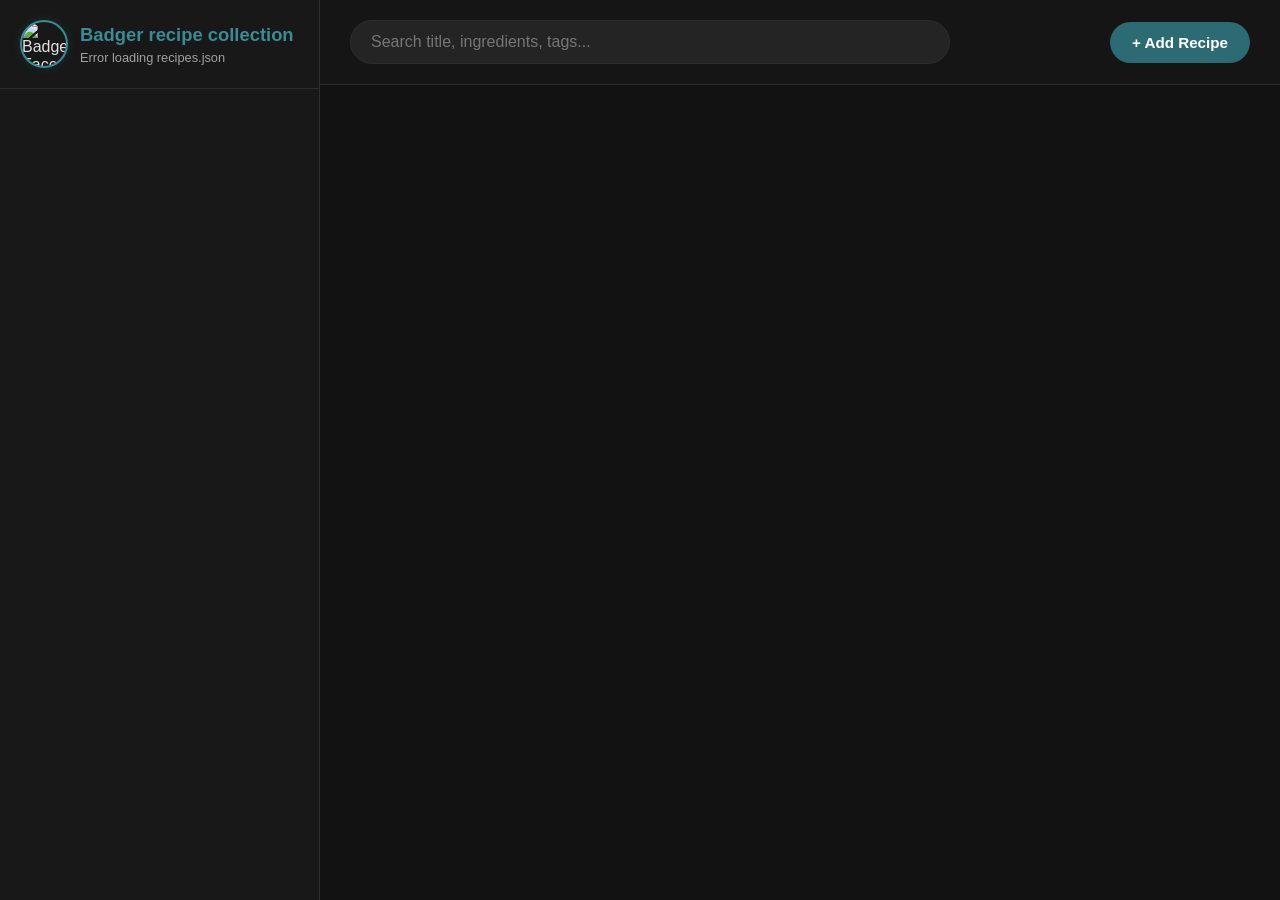
==== index.html @ 55827b32 "Create index.html" ====
<!DOCTYPE html>
<html lang="en">
<head>
  <meta charset="UTF-8">
  <meta name="viewport" content="width=device-width, initial-scale=1.0">
  <title>Badger recipe collection</title>
  <style>
    :root {
      --bg-dark: #121212;
      --card-bg: #1e1e1e;
      --sidebar-bg: #181818;
      --text: #e0e0e0;
      --text-muted: #a0a0a0;
      --border: #2d2d2d;
      
      /* Little Greene Canton Teal Palette */
      --canton-teal: #2C6B74;
      --canton-light: #3B8B97;
      --canton-bright: #43A0AD;
      --canton-glow: rgba(44, 107, 116, 0.25);
    }

    * { box-sizing: border-box; }

    body {
      font-family: -apple-system, BlinkMacSystemFont, "Segoe UI", Roboto, Helvetica, Arial, sans-serif;
      background-color: var(--bg-dark);
      color: var(--text);
      margin: 0;
      padding: 0;
      display: flex;
      height: 100vh;
      overflow: hidden;
    }

    /* Left Navigation Sidebar */
    aside {
      width: 320px;
      background-color: var(--sidebar-bg);
      border-right: 1px solid var(--border);
      display: flex;
      flex-direction: column;
      flex-shrink: 0;
    }

    .sidebar-header {
      padding: 20px;
      border-bottom: 1px solid var(--border);
      display: flex;
      align-items: center;
      gap: 12px;
    }

    .badger-avatar {
      width: 48px;
      height: 48px;
      border-radius: 50%;
      object-fit: cover;
      border: 2px solid var(--canton-light);
      box-shadow: 0 0 10px var(--canton-glow);
    }

    .sidebar-title-group h2 {
      margin: 0 0 4px 0;
      color: var(--canton-light);
      font-size: 1.15rem;
    }

    .sidebar-count {
      color: var(--text-muted);
      font-size: 0.8rem;
    }

    .nav-list {
      overflow-y: auto;
      flex-grow: 1;
      padding: 10px;
    }

    .category-group {
      margin-bottom: 8px;
    }

    .category-btn {
      width: 100%;
      background: #242424;
      color: var(--text);
      border: 1px solid var(--border);
      padding: 12px 15px;
      text-align: left;
      font-size: 0.95rem;
      font-weight: 600;
      border-radius: 6px;
      cursor: pointer;
      display: flex;
      justify-content: space-between;
      align-items: center;
      transition: background 0.2s;
    }

    .category-btn:hover {
      background: #2c2c2c;
      color: var(--canton-light);
    }

    .category-btn .arrow {
      transition: transform 0.2s;
      font-size: 0.8rem;
    }

    .category-btn.open .arrow {
      transform: rotate(90deg);
    }

    .category-recipes {
      display: none;
      list-style: none;
      padding: 5px 0 5px 15px;
      margin: 0;
    }

    .category-recipes li {
      padding: 8px 10px;
      font-size: 0.85rem;
      color: var(--text-muted);
      cursor: pointer;
      border-radius: 4px;
      transition: color 0.2s, background 0.2s;
    }

    .category-recipes li:hover {
      color: var(--canton-light);
      background: rgba(44, 107, 116, 0.15);
    }

    /* Main Workspace */
    main {
      flex-grow: 1;
      display: flex;
      flex-direction: column;
      overflow-y: auto;
    }

    header {
      padding: 20px 30px;
      border-bottom: 1px solid var(--border);
      display: flex;
      align-items: center;
      justify-content: space-between;
      gap: 20px;
      background: #151515;
    }

    .search-box {
      flex-grow: 1;
      max-width: 600px;
      padding: 12px 20px;
      font-size: 16px;
      background: #242424;
      color: var(--text);
      border: 1px solid var(--border);
      border-radius: 25px;
      outline: none;
      transition: border-color 0.2s;
    }

    .search-box:focus {
      border-color: var(--canton-teal);
    }

    .btn-add-primary {
      background: var(--canton-teal);
      color: #ffffff;
      border: none;
      padding: 12px 22px;
      font-size: 0.95rem;
      font-weight: bold;
      border-radius: 25px;
      cursor: pointer;
      transition: background 0.2s, transform 0.1s;
      white-space: nowrap;
    }

    .btn-add-primary:hover {
      background: var(--canton-light);
      transform: translateY(-1px);
    }

    .content-body {
      padding: 30px;
      max-width: 1100px;
      width: 100%;
      margin: 0 auto;
    }

    .recipe-list {
      display: flex;
      flex-direction: column;
      gap: 15px;
    }

    /* Recipe Cards */
    .recipe-card {
      background: var(--card-bg);
      border: 1px solid var(--border);
      border-radius: 8px;
      overflow: hidden;
      transition: border-color 0.2s;
    }

    .recipe-card.open {
      border-color: var(--canton-teal);
      box-shadow: 0 0 15px var(--canton-glow);
    }

    .card-header {
      padding: 18px 25px;
      cursor: pointer;
      display: flex;
      justify-content: space-between;
      align-items: center;
      user-select: none;
      background: #222222;
      gap: 15px;
    }

    .card-header:hover {
      background: #282828;
    }

    .header-left {
      display: flex;
      align-items: center;
      gap: 15px;
      flex-grow: 1;
    }

    .recipe-thumb {
      width: 56px;
      height: 56px;
      border-radius: 6px;
      object-fit: cover;
      border: 1px solid var(--border);
      flex-shrink: 0;
    }

    .title-group {
      display: flex;
      flex-direction: column;
      gap: 4px;
    }

    .recipe-title {
      color: var(--canton-light) !important;
      margin: 0;
      font-size: 1.2rem;
      font-weight: 600;
      transition: color 0.2s;
    }

    .card-header:hover .recipe-title {
      color: var(--canton-bright) !important;
    }

    .card-meta {
      font-size: 0.8rem;
      color: var(--text-muted);
    }

    .tag-badge {
      background: rgba(44, 107, 116, 0.2);
      color: var(--canton-light);
      border: 1px solid var(--canton-teal);
      padding: 3px 8px;
      border-radius: 4px;
      font-size: 0.75rem;
      font-weight: bold;
      align-self: flex-start;
    }

    .expand-icon {
      color: var(--canton-light);
      font-size: 1.2rem;
      transition: transform 0.2s;
    }

    .recipe-card.open .expand-icon {
      transform: rotate(180deg);
    }

    .card-body {
      display: none;
      padding: 20px 25px;
      border-top: 1px solid var(--border);
      background: var(--card-bg);
    }

    .recipe-card.open .card-body {
      display: block;
    }

    .card-body h3 {
      color: var(--canton-light);
      font-size: 1rem;
      border-bottom: 1px solid var(--border);
      padding-bottom: 6px;
      margin-top: 20px;
    }

    .card-body h3:first-child {
      margin-top: 0;
    }

    ul, ol {
      padding-left: 20px;
      line-height: 1.6;
      font-size: 0.95rem;
    }

    li { margin-bottom: 6px; }

    .notes-box {
      background: #171717;
      border-left: 3px solid var(--canton-teal);
      padding: 12px 15px;
      font-size: 0.85rem;
      color: #cccccc;
      margin-top: 20px;
      white-space: pre-line;
    }

    /* Modal Styling */
    .modal {
      display: none;
      position: fixed;
      top: 0; left: 0; right: 0; bottom: 0;
      background: rgba(0,0,0,0.8);
      z-index: 1000;
      align-items: center;
      justify-content: center;
    }

    .modal.open { display: flex; }

    .modal-content {
      background: var(--card-bg);
      border: 1px solid var(--border);
      width: 100%;
      max-width: 600px;
      border-radius: 10px;
      padding: 30px;
      display: flex;
      flex-direction: column;
      gap: 15px;
    }

    .modal-content h2 {
      margin-top: 0;
      color: var(--canton-light);
    }

    .modal-content input, .modal-content textarea, .modal-content select {
      width: 100%;
      background: #242424;
      border: 1px solid var(--border);
      color: var(--text);
      padding: 10px 12px;
      border-radius: 6px;
      font-family: inherit;
    }

    .modal-actions {
      display: flex;
      justify-content: flex-end;
      gap: 10px;
      margin-top: 10px;
    }

    .btn-cancel {
      background: transparent;
      color: var(--text-muted);
      border: 1px solid var(--border);
      padding: 8px 16px;
      border-radius: 6px;
      cursor: pointer;
    }
  </style>
</head>
<body>

  <!-- Left Navigation Accordion -->
  <aside>
    <div class="sidebar-header">
      <img src="https://encrypted-tbn0.gstatic.com/images?q=tbn:ANd9GcTRQZI4IggFotmYhSMmAl55CSIkO2ac-aXnxtUlkXFDdeOqUmTkIJBl1KY&s=10" alt="Badger Face" class="badger-avatar">
      <div class="sidebar-title-group">
        <h2>Badger recipe collection</h2>
        <div class="sidebar-count" id="sidebarCount">Loading database...</div>
      </div>
    </div>
    <div class="nav-list" id="navList"></div>
  </aside>

  <!-- Main Content Workspace -->
  <main>
    <header>
      <input type="text" id="searchInput" class="search-box" placeholder="Search title, ingredients, tags..." onkeyup="filterRecipes()">
      <button class="btn-add-primary" onclick="openModal()">+ Add Recipe</button>
    </header>

    <div class="content-body">
      <div class="recipe-list" id="recipeContainer"></div>
    </div>
  </main>

  <!-- Add Recipe Modal -->
  <div class="modal" id="addModal">
    <div class="modal-content">
      <h2>➕ Add New Recipe</h2>
      <input type="text" id="addTitle" placeholder="Recipe Title">
      <select id="addCategory">
        <option value="Main Course">Main Course</option>
        <option value="Bread">Bread</option>
        <option value="Baking">Baking</option>
        <option value="Dessert">Dessert</option>
        <option value="Sauces & Condiments">Sauces & Condiments</option>
        <option value="Breakfast">Breakfast</option>
        <option value="Side Dish">Side Dish</option>
        <option value="Soup">Soup</option>
        <option value="Snack / Pastry">Snack / Pastry</option>
      </select>
      <input type="text" id="addKeywords" placeholder="Keywords (e.g. lemon, garlic, pasta)">
      <textarea id="addIngredients" rows="4" placeholder="Ingredients (one per line)"></textarea>
      <textarea id="addInstructions" rows="4" placeholder="Instructions (step by step)"></textarea>
      <div class="modal-actions">
        <button class="btn-cancel" onclick="closeModal()">Cancel</button>
        <button class="btn-add-primary" onclick="addNewRecipe()">Save Recipe</button>
      </div>
    </div>
  </div>

  <script>
    let masterRecipes = [];

    async function loadRecipes() {
      try {
        const response = await fetch('./recipes.json');
        masterRecipes = await response.json();
        renderSidebar();
        renderCards(masterRecipes);
      } catch (err) {
        document.getElementById('sidebarCount').innerText = 'Error loading recipes.json';
        console.error(err);
      }
    }

    function renderSidebar() {
      const navList = document.getElementById('navList');
      navList.innerHTML = '';

      const categories = {};
      masterRecipes.forEach(r => {
        const cat = r.category || 'Uncategorized';
        if (!categories[cat]) categories[cat] = [];
        categories[cat].push(r);
      });

      document.getElementById('sidebarCount').innerText = `${masterRecipes.length} Total Recipes`;

      Object.keys(categories).sort().forEach(cat => {
        const group = document.createElement('div');
        group.className = 'category-group';

        const btn = document.createElement('button');
        btn.className = 'category-btn';
        btn.innerHTML = `<span>${cat} (${categories[cat].length})</span><span class="arrow">▶</span>`;
        btn.onclick = () => {
          btn.classList.toggle('open');
          const list = group.querySelector('.category-recipes');
          list.style.display = btn.classList.contains('open') ? 'block' : 'none';
        };

        const list = document.createElement('ul');
        list.className = 'category-recipes';

        categories[cat].forEach(r => {
          const li = document.createElement('li');
          li.innerText = r.title;
          li.onclick = () => scrollToAndOpenRecipe(r.id);
          list.appendChild(li);
        });

        group.appendChild(btn);
        group.appendChild(list);
        navList.appendChild(group);
      });
    }

    function renderCards(recipes) {
      const container = document.getElementById('recipeContainer');
      container.innerHTML = '';

      recipes.forEach(r => {
        const card = document.createElement('article');
        card.className = 'recipe-card';
        card.id = `card-${r.id}`;
        card.setAttribute('data-keywords', `${r.title} ${r.category} ${r.keywords} ${r.ingredients.join(' ')}`);

        let ingrHtml = r.ingredients.map(i => `<li>${i}</li>`).join('');
        let instHtml = r.instructions.map(i => `<li>${i}</li>`).join('');
        let metaHtml = (r.prepTime || r.cookTime || r.servings) ? 
          `⏱️ Prep: ${r.prepTime || 'N/A'} | Cook: ${r.cookTime || 'N/A'} | 🍽️ ${r.servings || ''}` : '';
        let notesHtml = r.notes ? `<div class="notes-box"><strong>Notes:</strong><br>${r.notes}</div>` : '';
        let thumbImg = r.image ? `<img src="${r.image}" alt="${r.title}" class="recipe-thumb">` : '';

        card.innerHTML = `
          <div class="card-header" onclick="toggleCard('${r.id}')">
            <div class="header-left">
              ${thumbImg}
              <div class="title-group">
                <span class="tag-badge">${r.category}</span>
                <h2 class="recipe-title">${r.title}</h2>
                <div class="card-meta">${metaHtml}</div>
              </div>
            </div>
            <span class="expand-icon">▼</span>
          </div>
          <div class="card-body">
            <h3>Ingredients</h3>
            <ul>${ingrHtml}</ul>
            <h3>Instructions</h3>
            <ol>${instHtml}</ol>
            ${notesHtml}
          </div>
        `;
        container.appendChild(card);
      });
    }

    function toggleCard(id) {
      const card = document.getElementById(`card-${id}`);
      if (card) {
        card.classList.toggle('open');
      }
    }

    function scrollToAndOpenRecipe(id) {
      const card = document.getElementById(`card-${id}`);
      if (card) {
        card.classList.add('open');
        card.scrollIntoView({ behavior: 'smooth', block: 'center' });
      }
    }

    function filterRecipes() {
      const q = document.getElementById('searchInput').value.toLowerCase();
      const cards = document.querySelectorAll('.recipe-card');
      cards.forEach(card => {
        const text = card.getAttribute('data-keywords').toLowerCase() + card.innerText.toLowerCase();
        card.style.display = text.includes(q) ? 'block' : 'none';
      });
    }

    function openModal() {
      document.getElementById('addModal').classList.add('open');
    }

    function closeModal() {
      document.getElementById('addModal').classList.remove('open');
    }

    function addNewRecipe() {
      const title = document.getElementById('addTitle').value;
      const category = document.getElementById('addCategory').value;
      const keywords = document.getElementById('addKeywords').value;
      const ingredients = document.getElementById('addIngredients').value.split('\n').filter(i => i.trim());
      const instructions = document.getElementById('addInstructions').value.split('\n').filter(i => i.trim());

      if (!title) {
        alert('Please enter a recipe title.');
        return;
      }

      const newRecipe = {
        id: 'custom_' + Date.now(),
        title, category, keywords, ingredients, instructions, notes: '', needsReview: false,
        image: 'https://images.unsplash.com/photo-1495521821757-a1efb6729352?w=150&auto=format&fit=crop&q=80'
      };

      masterRecipes.unshift(newRecipe);
      renderSidebar();
      renderCards(masterRecipes);
      closeModal();
      scrollToAndOpenRecipe(newRecipe.id);
    }

    window.onload = loadRecipes;
  </script>
</body>
</html>
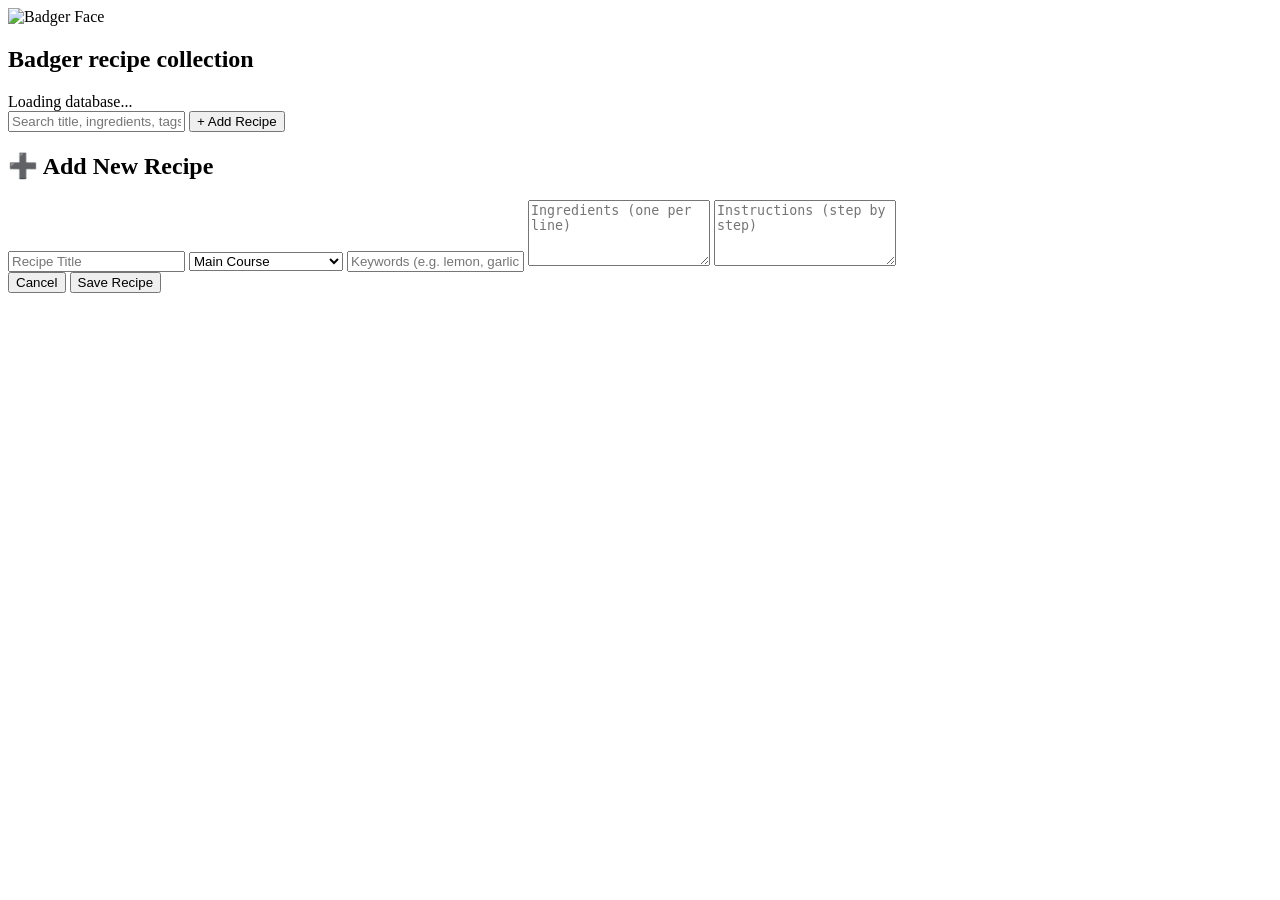
==== commit be6d84ec: "Split out css and js" ====
--- a/index.html
+++ b/index.html
@@ -4,387 +4,7 @@
   <meta charset="UTF-8">
   <meta name="viewport" content="width=device-width, initial-scale=1.0">
   <title>Badger recipe collection</title>
-  <style>
-    :root {
-      --bg-dark: #121212;
-      --card-bg: #1e1e1e;
-      --sidebar-bg: #181818;
-      --text: #e0e0e0;
-      --text-muted: #a0a0a0;
-      --border: #2d2d2d;
-      
-      /* Little Greene Canton Teal Palette */
-      --canton-teal: #2C6B74;
-      --canton-light: #3B8B97;
-      --canton-bright: #43A0AD;
-      --canton-glow: rgba(44, 107, 116, 0.25);
-    }
-
-    * { box-sizing: border-box; }
-
-    body {
-      font-family: -apple-system, BlinkMacSystemFont, "Segoe UI", Roboto, Helvetica, Arial, sans-serif;
-      background-color: var(--bg-dark);
-      color: var(--text);
-      margin: 0;
-      padding: 0;
-      display: flex;
-      height: 100vh;
-      overflow: hidden;
-    }
-
-    /* Left Navigation Sidebar */
-    aside {
-      width: 320px;
-      background-color: var(--sidebar-bg);
-      border-right: 1px solid var(--border);
-      display: flex;
-      flex-direction: column;
-      flex-shrink: 0;
-    }
-
-    .sidebar-header {
-      padding: 20px;
-      border-bottom: 1px solid var(--border);
-      display: flex;
-      align-items: center;
-      gap: 12px;
-    }
-
-    .badger-avatar {
-      width: 48px;
-      height: 48px;
-      border-radius: 50%;
-      object-fit: cover;
-      border: 2px solid var(--canton-light);
-      box-shadow: 0 0 10px var(--canton-glow);
-    }
-
-    .sidebar-title-group h2 {
-      margin: 0 0 4px 0;
-      color: var(--canton-light);
-      font-size: 1.15rem;
-    }
-
-    .sidebar-count {
-      color: var(--text-muted);
-      font-size: 0.8rem;
-    }
-
-    .nav-list {
-      overflow-y: auto;
-      flex-grow: 1;
-      padding: 10px;
-    }
-
-    .category-group {
-      margin-bottom: 8px;
-    }
-
-    .category-btn {
-      width: 100%;
-      background: #242424;
-      color: var(--text);
-      border: 1px solid var(--border);
-      padding: 12px 15px;
-      text-align: left;
-      font-size: 0.95rem;
-      font-weight: 600;
-      border-radius: 6px;
-      cursor: pointer;
-      display: flex;
-      justify-content: space-between;
-      align-items: center;
-      transition: background 0.2s;
-    }
-
-    .category-btn:hover {
-      background: #2c2c2c;
-      color: var(--canton-light);
-    }
-
-    .category-btn .arrow {
-      transition: transform 0.2s;
-      font-size: 0.8rem;
-    }
-
-    .category-btn.open .arrow {
-      transform: rotate(90deg);
-    }
-
-    .category-recipes {
-      display: none;
-      list-style: none;
-      padding: 5px 0 5px 15px;
-      margin: 0;
-    }
-
-    .category-recipes li {
-      padding: 8px 10px;
-      font-size: 0.85rem;
-      color: var(--text-muted);
-      cursor: pointer;
-      border-radius: 4px;
-      transition: color 0.2s, background 0.2s;
-    }
-
-    .category-recipes li:hover {
-      color: var(--canton-light);
-      background: rgba(44, 107, 116, 0.15);
-    }
-
-    /* Main Workspace */
-    main {
-      flex-grow: 1;
-      display: flex;
-      flex-direction: column;
-      overflow-y: auto;
-    }
-
-    header {
-      padding: 20px 30px;
-      border-bottom: 1px solid var(--border);
-      display: flex;
-      align-items: center;
-      justify-content: space-between;
-      gap: 20px;
-      background: #151515;
-    }
-
-    .search-box {
-      flex-grow: 1;
-      max-width: 600px;
-      padding: 12px 20px;
-      font-size: 16px;
-      background: #242424;
-      color: var(--text);
-      border: 1px solid var(--border);
-      border-radius: 25px;
-      outline: none;
-      transition: border-color 0.2s;
-    }
-
-    .search-box:focus {
-      border-color: var(--canton-teal);
-    }
-
-    .btn-add-primary {
-      background: var(--canton-teal);
-      color: #ffffff;
-      border: none;
-      padding: 12px 22px;
-      font-size: 0.95rem;
-      font-weight: bold;
-      border-radius: 25px;
-      cursor: pointer;
-      transition: background 0.2s, transform 0.1s;
-      white-space: nowrap;
-    }
-
-    .btn-add-primary:hover {
-      background: var(--canton-light);
-      transform: translateY(-1px);
-    }
-
-    .content-body {
-      padding: 30px;
-      max-width: 1100px;
-      width: 100%;
-      margin: 0 auto;
-    }
-
-    .recipe-list {
-      display: flex;
-      flex-direction: column;
-      gap: 15px;
-    }
-
-    /* Recipe Cards */
-    .recipe-card {
-      background: var(--card-bg);
-      border: 1px solid var(--border);
-      border-radius: 8px;
-      overflow: hidden;
-      transition: border-color 0.2s;
-    }
-
-    .recipe-card.open {
-      border-color: var(--canton-teal);
-      box-shadow: 0 0 15px var(--canton-glow);
-    }
-
-    .card-header {
-      padding: 18px 25px;
-      cursor: pointer;
-      display: flex;
-      justify-content: space-between;
-      align-items: center;
-      user-select: none;
-      background: #222222;
-      gap: 15px;
-    }
-
-    .card-header:hover {
-      background: #282828;
-    }
-
-    .header-left {
-      display: flex;
-      align-items: center;
-      gap: 15px;
-      flex-grow: 1;
-    }
-
-    .recipe-thumb {
-      width: 56px;
-      height: 56px;
-      border-radius: 6px;
-      object-fit: cover;
-      border: 1px solid var(--border);
-      flex-shrink: 0;
-    }
-
-    .title-group {
-      display: flex;
-      flex-direction: column;
-      gap: 4px;
-    }
-
-    .recipe-title {
-      color: var(--canton-light) !important;
-      margin: 0;
-      font-size: 1.2rem;
-      font-weight: 600;
-      transition: color 0.2s;
-    }
-
-    .card-header:hover .recipe-title {
-      color: var(--canton-bright) !important;
-    }
-
-    .card-meta {
-      font-size: 0.8rem;
-      color: var(--text-muted);
-    }
-
-    .tag-badge {
-      background: rgba(44, 107, 116, 0.2);
-      color: var(--canton-light);
-      border: 1px solid var(--canton-teal);
-      padding: 3px 8px;
-      border-radius: 4px;
-      font-size: 0.75rem;
-      font-weight: bold;
-      align-self: flex-start;
-    }
-
-    .expand-icon {
-      color: var(--canton-light);
-      font-size: 1.2rem;
-      transition: transform 0.2s;
-    }
-
-    .recipe-card.open .expand-icon {
-      transform: rotate(180deg);
-    }
-
-    .card-body {
-      display: none;
-      padding: 20px 25px;
-      border-top: 1px solid var(--border);
-      background: var(--card-bg);
-    }
-
-    .recipe-card.open .card-body {
-      display: block;
-    }
-
-    .card-body h3 {
-      color: var(--canton-light);
-      font-size: 1rem;
-      border-bottom: 1px solid var(--border);
-      padding-bottom: 6px;
-      margin-top: 20px;
-    }
-
-    .card-body h3:first-child {
-      margin-top: 0;
-    }
-
-    ul, ol {
-      padding-left: 20px;
-      line-height: 1.6;
-      font-size: 0.95rem;
-    }
-
-    li { margin-bottom: 6px; }
-
-    .notes-box {
-      background: #171717;
-      border-left: 3px solid var(--canton-teal);
-      padding: 12px 15px;
-      font-size: 0.85rem;
-      color: #cccccc;
-      margin-top: 20px;
-      white-space: pre-line;
-    }
-
-    /* Modal Styling */
-    .modal {
-      display: none;
-      position: fixed;
-      top: 0; left: 0; right: 0; bottom: 0;
-      background: rgba(0,0,0,0.8);
-      z-index: 1000;
-      align-items: center;
-      justify-content: center;
-    }
-
-    .modal.open { display: flex; }
-
-    .modal-content {
-      background: var(--card-bg);
-      border: 1px solid var(--border);
-      width: 100%;
-      max-width: 600px;
-      border-radius: 10px;
-      padding: 30px;
-      display: flex;
-      flex-direction: column;
-      gap: 15px;
-    }
-
-    .modal-content h2 {
-      margin-top: 0;
-      color: var(--canton-light);
-    }
-
-    .modal-content input, .modal-content textarea, .modal-content select {
-      width: 100%;
-      background: #242424;
-      border: 1px solid var(--border);
-      color: var(--text);
-      padding: 10px 12px;
-      border-radius: 6px;
-      font-family: inherit;
-    }
-
-    .modal-actions {
-      display: flex;
-      justify-content: flex-end;
-      gap: 10px;
-      margin-top: 10px;
-    }
-
-    .btn-cancel {
-      background: transparent;
-      color: var(--text-muted);
-      border: 1px solid var(--border);
-      padding: 8px 16px;
-      border-radius: 6px;
-      cursor: pointer;
-    }
-  </style>
+  <link rel="stylesheet" href="styles.css">
 </head>
 <body>
 
@@ -438,162 +58,6 @@
     </div>
   </div>
 
-  <script>
-    let masterRecipes = [];
-
-    async function loadRecipes() {
-      try {
-        const response = await fetch('./recipes.json');
-        masterRecipes = await response.json();
-        renderSidebar();
-        renderCards(masterRecipes);
-      } catch (err) {
-        document.getElementById('sidebarCount').innerText = 'Error loading recipes.json';
-        console.error(err);
-      }
-    }
-
-    function renderSidebar() {
-      const navList = document.getElementById('navList');
-      navList.innerHTML = '';
-
-      const categories = {};
-      masterRecipes.forEach(r => {
-        const cat = r.category || 'Uncategorized';
-        if (!categories[cat]) categories[cat] = [];
-        categories[cat].push(r);
-      });
-
-      document.getElementById('sidebarCount').innerText = `${masterRecipes.length} Total Recipes`;
-
-      Object.keys(categories).sort().forEach(cat => {
-        const group = document.createElement('div');
-        group.className = 'category-group';
-
-        const btn = document.createElement('button');
-        btn.className = 'category-btn';
-        btn.innerHTML = `<span>${cat} (${categories[cat].length})</span><span class="arrow">▶</span>`;
-        btn.onclick = () => {
-          btn.classList.toggle('open');
-          const list = group.querySelector('.category-recipes');
-          list.style.display = btn.classList.contains('open') ? 'block' : 'none';
-        };
-
-        const list = document.createElement('ul');
-        list.className = 'category-recipes';
-
-        categories[cat].forEach(r => {
-          const li = document.createElement('li');
-          li.innerText = r.title;
-          li.onclick = () => scrollToAndOpenRecipe(r.id);
-          list.appendChild(li);
-        });
-
-        group.appendChild(btn);
-        group.appendChild(list);
-        navList.appendChild(group);
-      });
-    }
-
-    function renderCards(recipes) {
-      const container = document.getElementById('recipeContainer');
-      container.innerHTML = '';
-
-      recipes.forEach(r => {
-        const card = document.createElement('article');
-        card.className = 'recipe-card';
-        card.id = `card-${r.id}`;
-        card.setAttribute('data-keywords', `${r.title} ${r.category} ${r.keywords} ${r.ingredients.join(' ')}`);
-
-        let ingrHtml = r.ingredients.map(i => `<li>${i}</li>`).join('');
-        let instHtml = r.instructions.map(i => `<li>${i}</li>`).join('');
-        let metaHtml = (r.prepTime || r.cookTime || r.servings) ? 
-          `⏱️ Prep: ${r.prepTime || 'N/A'} | Cook: ${r.cookTime || 'N/A'} | 🍽️ ${r.servings || ''}` : '';
-        let notesHtml = r.notes ? `<div class="notes-box"><strong>Notes:</strong><br>${r.notes}</div>` : '';
-        let thumbImg = r.image ? `<img src="${r.image}" alt="${r.title}" class="recipe-thumb">` : '';
-
-        card.innerHTML = `
-          <div class="card-header" onclick="toggleCard('${r.id}')">
-            <div class="header-left">
-              ${thumbImg}
-              <div class="title-group">
-                <span class="tag-badge">${r.category}</span>
-                <h2 class="recipe-title">${r.title}</h2>
-                <div class="card-meta">${metaHtml}</div>
-              </div>
-            </div>
-            <span class="expand-icon">▼</span>
-          </div>
-          <div class="card-body">
-            <h3>Ingredients</h3>
-            <ul>${ingrHtml}</ul>
-            <h3>Instructions</h3>
-            <ol>${instHtml}</ol>
-            ${notesHtml}
-          </div>
-        `;
-        container.appendChild(card);
-      });
-    }
-
-    function toggleCard(id) {
-      const card = document.getElementById(`card-${id}`);
-      if (card) {
-        card.classList.toggle('open');
-      }
-    }
-
-    function scrollToAndOpenRecipe(id) {
-      const card = document.getElementById(`card-${id}`);
-      if (card) {
-        card.classList.add('open');
-        card.scrollIntoView({ behavior: 'smooth', block: 'center' });
-      }
-    }
-
-    function filterRecipes() {
-      const q = document.getElementById('searchInput').value.toLowerCase();
-      const cards = document.querySelectorAll('.recipe-card');
-      cards.forEach(card => {
-        const text = card.getAttribute('data-keywords').toLowerCase() + card.innerText.toLowerCase();
-        card.style.display = text.includes(q) ? 'block' : 'none';
-      });
-    }
-
-    function openModal() {
-      document.getElementById('addModal').classList.add('open');
-    }
-
-    function closeModal() {
-      document.getElementById('addModal').classList.remove('open');
-    }
-
-    function addNewRecipe() {
-      const title = document.getElementById('addTitle').value;
-      const category = document.getElementById('addCategory').value;
-      const keywords = document.getElementById('addKeywords').value;
-      const ingredients = document.getElementById('addIngredients').value.split('\n').filter(i => i.trim());
-      const instructions = document.getElementById('addInstructions').value.split('\n').filter(i => i.trim());
-
-      if (!title) {
-        alert('Please enter a recipe title.');
-        return;
-      }
-
-      const newRecipe = {
-        id: 'custom_' + Date.now(),
-        title, category, keywords, ingredients, instructions, notes: '', needsReview: false,
-        image: 'https://images.unsplash.com/photo-1495521821757-a1efb6729352?w=150&auto=format&fit=crop&q=80'
-      };
-
-      masterRecipes.unshift(newRecipe);
-      renderSidebar();
-      renderCards(masterRecipes);
-      closeModal();
-      scrollToAndOpenRecipe(newRecipe.id);
-    }
-
-    window.onload = loadRecipes;
-  </script>
+  <script src="app.js"></script>
 </body>
 </html>
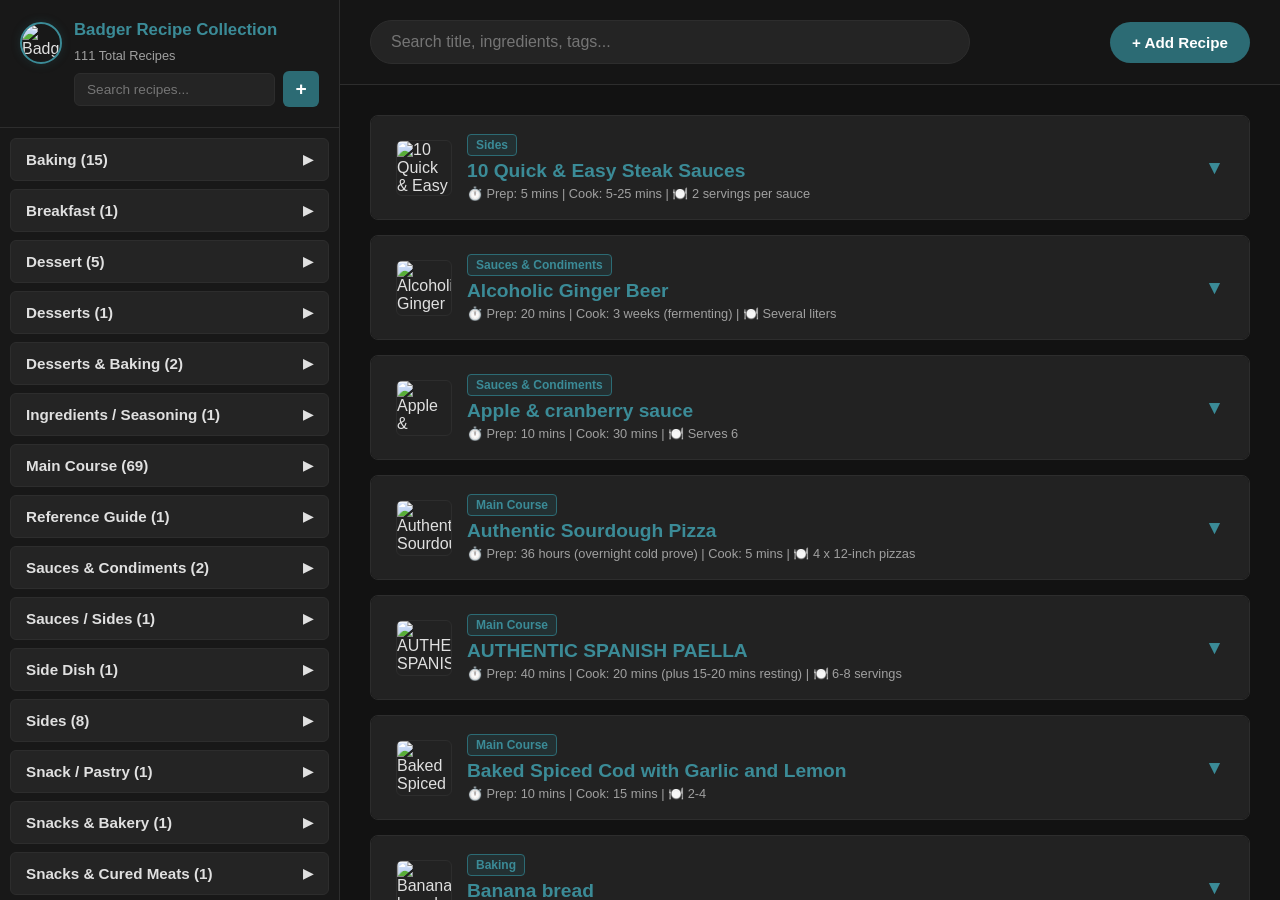
==== commit 9f4c17c2: "Further refinements" ====
--- a/index.html
+++ b/index.html
@@ -8,13 +8,17 @@
 </head>
 <body>
 
-  <!-- Left Navigation Accordion -->
+  <!-- Left Navigation Accordion / Sidebar -->
   <aside>
     <div class="sidebar-header">
       <img src="https://encrypted-tbn0.gstatic.com/images?q=tbn:ANd9GcTRQZI4IggFotmYhSMmAl55CSIkO2ac-aXnxtUlkXFDdeOqUmTkIJBl1KY&s=10" alt="Badger Face" class="badger-avatar">
       <div class="sidebar-title-group">
-        <h2>Badger recipe collection</h2>
-        <div class="sidebar-count" id="sidebarCount">Loading database...</div>
+        <h2>Badger Recipe Collection</h2>
+        <span class="sidebar-count" id="sidebarCount">Loading recipes...</span>
+        <div class="search-action-bar">
+          <input type="text" id="search-bar" placeholder="Search recipes..." aria-label="Search recipes">
+          <button id="add-recipe-btn" aria-label="Add recipe" onclick="openModal()">+</button>
+        </div>
       </div>
     </div>
     <div class="nav-list" id="navList"></div>
@@ -22,7 +26,7 @@
 
   <!-- Main Content Workspace -->
   <main>
-    <header>
+    <header class="main-top-header">
       <input type="text" id="searchInput" class="search-box" placeholder="Search title, ingredients, tags..." onkeyup="filterRecipes()">
       <button class="btn-add-primary" onclick="openModal()">+ Add Recipe</button>
     </header>
--- a/styles.css
+++ b/styles.css
@@ -0,0 +1,548 @@
+:root {
+  --bg-dark: #121212;
+  --card-bg: #1e1e1e;
+  --sidebar-bg: #181818;
+  --text: #e0e0e0;
+  --text-muted: #a0a0a0;
+  --border: #2d2d2d;
+  
+  /* Little Greene Canton Teal Palette */
+  --canton-teal: #2C6B74;
+  --canton-light: #3B8B97;
+  --canton-bright: #43A0AD;
+  --canton-glow: rgba(44, 107, 116, 0.25);
+}
+
+* { 
+  box-sizing: border-box; 
+}
+
+body {
+  font-family: -apple-system, BlinkMacSystemFont, "Segoe UI", Roboto, Helvetica, Arial, sans-serif;
+  background-color: var(--bg-dark);
+  color: var(--text);
+  margin: 0;
+  padding: 0;
+  display: flex;
+  height: 100vh;
+  overflow: hidden;
+}
+
+/* Left Navigation Sidebar */
+aside {
+  width: 340px;
+  background-color: var(--sidebar-bg);
+  border-right: 1px solid var(--border);
+  display: flex;
+  flex-direction: column;
+  flex-shrink: 0;
+}
+
+.sidebar-header {
+  padding: 20px;
+  border-bottom: 1px solid var(--border);
+  display: flex;
+  align-items: flex-start;
+  gap: 12px;
+}
+
+.badger-avatar {
+  width: 42px;
+  height: 42px;
+  border-radius: 50%;
+  object-fit: cover;
+  border: 2px solid var(--canton-light);
+  box-shadow: 0 0 10px var(--canton-glow);
+  flex-shrink: 0;
+  margin-top: 2px;
+}
+
+.sidebar-title-group {
+  display: flex;
+  flex-direction: column;
+  gap: 8px;
+  flex-grow: 1;
+}
+
+.sidebar-title-group h2 {
+  margin: 0;
+  color: var(--canton-light);
+  font-size: 1.05rem;
+  line-height: 1.2;
+}
+
+/* Search Action Bar under the title */
+.search-action-bar {
+  display: flex;
+  align-items: center;
+  gap: 8px;
+  width: 100%;
+}
+
+#search-bar {
+  flex: 1;
+  background: #242424;
+  border: 1px solid var(--border);
+  color: var(--text);
+  padding: 8px 12px;
+  font-size: 0.85rem;
+  border-radius: 6px;
+  outline: none;
+  transition: border-color 0.2s;
+}
+
+#search-bar:focus {
+  border-color: var(--canton-teal);
+}
+
+#add-recipe-btn {
+  background: var(--canton-teal);
+  color: #ffffff;
+  border: none;
+  width: 36px;
+  height: 36px;
+  font-size: 1.2rem;
+  font-weight: bold;
+  border-radius: 6px;
+  cursor: pointer;
+  display: flex;
+  align-items: center;
+  justify-content: center;
+  flex-shrink: 0;
+  transition: background 0.2s, transform 0.1s;
+}
+
+#add-recipe-btn:hover {
+  background: var(--canton-light);
+  transform: translateY(-1px);
+}
+
+.sidebar-count {
+  color: var(--text-muted);
+  font-size: 0.8rem;
+}
+
+.nav-list {
+  overflow-y: auto;
+  flex-grow: 1;
+  padding: 10px;
+}
+
+.category-group {
+  margin-bottom: 8px;
+}
+
+.category-btn {
+  width: 100%;
+  background: #242424;
+  color: var(--text);
+  border: 1px solid var(--border);
+  padding: 12px 15px;
+  text-align: left;
+  font-size: 0.95rem;
+  font-weight: 600;
+  border-radius: 6px;
+  cursor: pointer;
+  display: flex;
+  justify-content: space-between;
+  align-items: center;
+  transition: background 0.2s;
+}
+
+.category-btn:hover {
+  background: #2c2c2c;
+  color: var(--canton-light);
+}
+
+.category-btn .arrow {
+  transition: transform 0.2s;
+  font-size: 0.8rem;
+}
+
+.category-btn.open .arrow {
+  transform: rotate(90deg);
+}
+
+.category-recipes {
+  display: none;
+  list-style: none;
+  padding: 5px 0 5px 15px;
+  margin: 0;
+}
+
+.category-recipes li {
+  padding: 8px 10px;
+  font-size: 0.85rem;
+  color: var(--text-muted);
+  cursor: pointer;
+  border-radius: 4px;
+  transition: color 0.2s, background 0.2s;
+}
+
+.category-recipes li:hover {
+  color: var(--canton-light);
+  background: rgba(44, 107, 116, 0.15);
+}
+
+/* Main Workspace */
+main {
+  flex-grow: 1;
+  display: flex;
+  flex-direction: column;
+  overflow-y: auto;
+}
+
+.main-top-header {
+  padding: 20px 30px;
+  border-bottom: 1px solid var(--border);
+  display: flex;
+  align-items: center;
+  justify-content: space-between;
+  gap: 20px;
+  background: #151515;
+}
+
+.search-box {
+  flex-grow: 1;
+  max-width: 600px;
+  padding: 12px 20px;
+  font-size: 16px;
+  background: #242424;
+  color: var(--text);
+  border: 1px solid var(--border);
+  border-radius: 25px;
+  outline: none;
+  transition: border-color 0.2s;
+}
+
+.search-box:focus {
+  border-color: var(--canton-teal);
+}
+
+.btn-add-primary {
+  background: var(--canton-teal);
+  color: #ffffff;
+  border: none;
+  padding: 12px 22px;
+  font-size: 0.95rem;
+  font-weight: bold;
+  border-radius: 25px;
+  cursor: pointer;
+  transition: background 0.2s, transform 0.1s;
+  white-space: nowrap;
+}
+
+.btn-add-primary:hover {
+  background: var(--canton-light);
+  transform: translateY(-1px);
+}
+
+.content-body {
+  padding: 30px;
+  max-width: 1100px;
+  width: 100%;
+  margin: 0 auto;
+}
+
+.recipe-list {
+  display: flex;
+  flex-direction: column;
+  gap: 15px;
+}
+
+/* Recipe Cards */
+.recipe-card {
+  background: var(--card-bg);
+  border: 1px solid var(--border);
+  border-radius: 8px;
+  overflow: hidden;
+  transition: border-color 0.2s;
+}
+
+.recipe-card.open {
+  border-color: var(--canton-teal);
+  box-shadow: 0 0 15px var(--canton-glow);
+}
+
+.card-header {
+  padding: 18px 25px;
+  cursor: pointer;
+  display: flex;
+  justify-content: space-between;
+  align-items: center;
+  user-select: none;
+  background: #222222;
+  gap: 15px;
+}
+
+.card-header:hover {
+  background: #282828;
+}
+
+.header-left {
+  display: flex;
+  align-items: center;
+  gap: 15px;
+  flex-grow: 1;
+}
+
+.recipe-thumb {
+  width: 56px;
+  height: 56px;
+  border-radius: 6px;
+  object-fit: cover;
+  border: 1px solid var(--border);
+  flex-shrink: 0;
+}
+
+.title-group {
+  display: flex;
+  flex-direction: column;
+  gap: 4px;
+}
+
+.recipe-title {
+  color: var(--canton-light) !important;
+  margin: 0;
+  font-size: 1.2rem;
+  font-weight: 600;
+  transition: color 0.2s;
+}
+
+.card-header:hover .recipe-title {
+  color: var(--canton-bright) !important;
+}
+
+.card-meta {
+  font-size: 0.8rem;
+  color: var(--text-muted);
+}
+
+.tag-badge {
+  background: rgba(44, 107, 116, 0.2);
+  color: var(--canton-light);
+  border: 1px solid var(--canton-teal);
+  padding: 3px 8px;
+  border-radius: 4px;
+  font-size: 0.75rem;
+  font-weight: bold;
+  align-self: flex-start;
+}
+
+.expand-icon {
+  color: var(--canton-light);
+  font-size: 1.2rem;
+  transition: transform 0.2s;
+}
+
+.recipe-card.open .expand-icon {
+  transform: rotate(180deg);
+}
+
+.card-body {
+  display: none;
+  padding: 20px 25px;
+  border-top: 1px solid var(--border);
+  background: var(--card-bg);
+}
+
+.recipe-card.open .card-body {
+  display: block;
+}
+
+.card-body h3 {
+  color: var(--canton-light);
+  font-size: 1rem;
+  border-bottom: 1px solid var(--border);
+  padding-bottom: 6px;
+  margin-top: 20px;
+}
+
+.card-body h3:first-child {
+  margin-top: 0;
+}
+
+ul, ol {
+  padding-left: 20px;
+  line-height: 1.6;
+  font-size: 0.95rem;
+}
+
+li { 
+  margin-bottom: 6px; 
+}
+
+.notes-box {
+  background: #171717;
+  border-left: 3px solid var(--canton-teal);
+  padding: 12px 15px;
+  font-size: 0.85rem;
+  color: #cccccc;
+  margin-top: 20px;
+  white-space: pre-line;
+}
+
+/* Reference Guide Metadata Sections */
+.reference-meta-section {
+  margin: 1.25rem 0;
+  background: #161616;
+  border: 1px solid var(--border);
+  border-radius: 6px;
+  padding: 12px 18px;
+}
+
+.reference-meta-section h3 {
+  margin-top: 0 !important;
+  margin-bottom: 8px !important;
+  border-bottom: none !important;
+  font-size: 0.95rem !important;
+}
+
+.reference-meta-section ul {
+  margin: 0;
+  padding-left: 18px;
+}
+
+/* Modal Styling */
+.modal {
+  display: none;
+  position: fixed;
+  top: 0; left: 0; right: 0; bottom: 0;
+  background: rgba(0,0,0,0.8);
+  z-index: 1000;
+  align-items: center;
+  justify-content: center;
+  padding: 15px;
+}
+
+.modal.open { 
+  display: flex; 
+}
+
+.modal-content {
+  background: var(--card-bg);
+  border: 1px solid var(--border);
+  width: 100%;
+  max-width: 600px;
+  border-radius: 10px;
+  padding: 25px;
+  display: flex;
+  flex-direction: column;
+  gap: 12px;
+  max-height: 90vh;
+  overflow-y: auto;
+}
+
+.modal-content h2 {
+  margin-top: 0;
+  color: var(--canton-light);
+}
+
+.modal-content input, .modal-content textarea, .modal-content select {
+  width: 100%;
+  background: #242424;
+  border: 1px solid var(--border);
+  color: var(--text);
+  padding: 10px 12px;
+  border-radius: 6px;
+  font-family: inherit;
+}
+
+.modal-actions {
+  display: flex;
+  justify-content: flex-end;
+  gap: 10px;
+  margin-top: 10px;
+}
+
+.btn-cancel {
+  background: transparent;
+  color: var(--text-muted);
+  border: 1px solid var(--border);
+  padding: 8px 16px;
+  border-radius: 6px;
+  cursor: pointer;
+}
+
+.temperature-chart-container {
+  margin: 1.5rem 0;
+  overflow-x: auto;
+}
+
+.temp-table {
+  width: 100%;
+  border-collapse: collapse;
+  margin-top: 0.5rem;
+  font-size: 0.9rem;
+}
+
+.temp-table th,
+.temp-table td {
+  border: 1px solid var(--border);
+  padding: 8px 12px;
+  text-align: left;
+}
+
+.temp-table th {
+  background-color: #242424;
+  color: var(--canton-light);
+  font-weight: 600;
+}
+
+.tag-reference_guide {
+  background-color: rgba(44, 107, 116, 0.2);
+  color: var(--canton-light);
+  border: 1px solid var(--canton-teal);
+  padding: 3px 8px;
+  border-radius: 4px;
+  font-size: 0.75rem;
+  font-weight: bold;
+}
+
+/* ==========================================
+   Mobile Responsiveness Media Queries
+   ========================================== */
+@media (max-width: 768px) {
+  body {
+    flex-direction: column;
+    height: 100vh;
+    overflow: auto;
+  }
+
+  aside {
+    width: 100%;
+    height: auto;
+    max-height: 40vh;
+    border-right: none;
+    border-bottom: 1px solid var(--border);
+  }
+
+  main {
+    height: auto;
+    overflow-y: visible;
+  }
+
+  .main-top-header {
+    padding: 15px;
+    flex-direction: column;
+    gap: 10px;
+  }
+
+  .search-box {
+    max-width: 100%;
+    width: 100%;
+  }
+
+  .btn-add-primary {
+    width: 100%;
+    text-align: center;
+  }
+
+  .content-body {
+    padding: 15px;
+  }
+
+  .card-header {
+    padding: 14px 16px;
+  }
+}
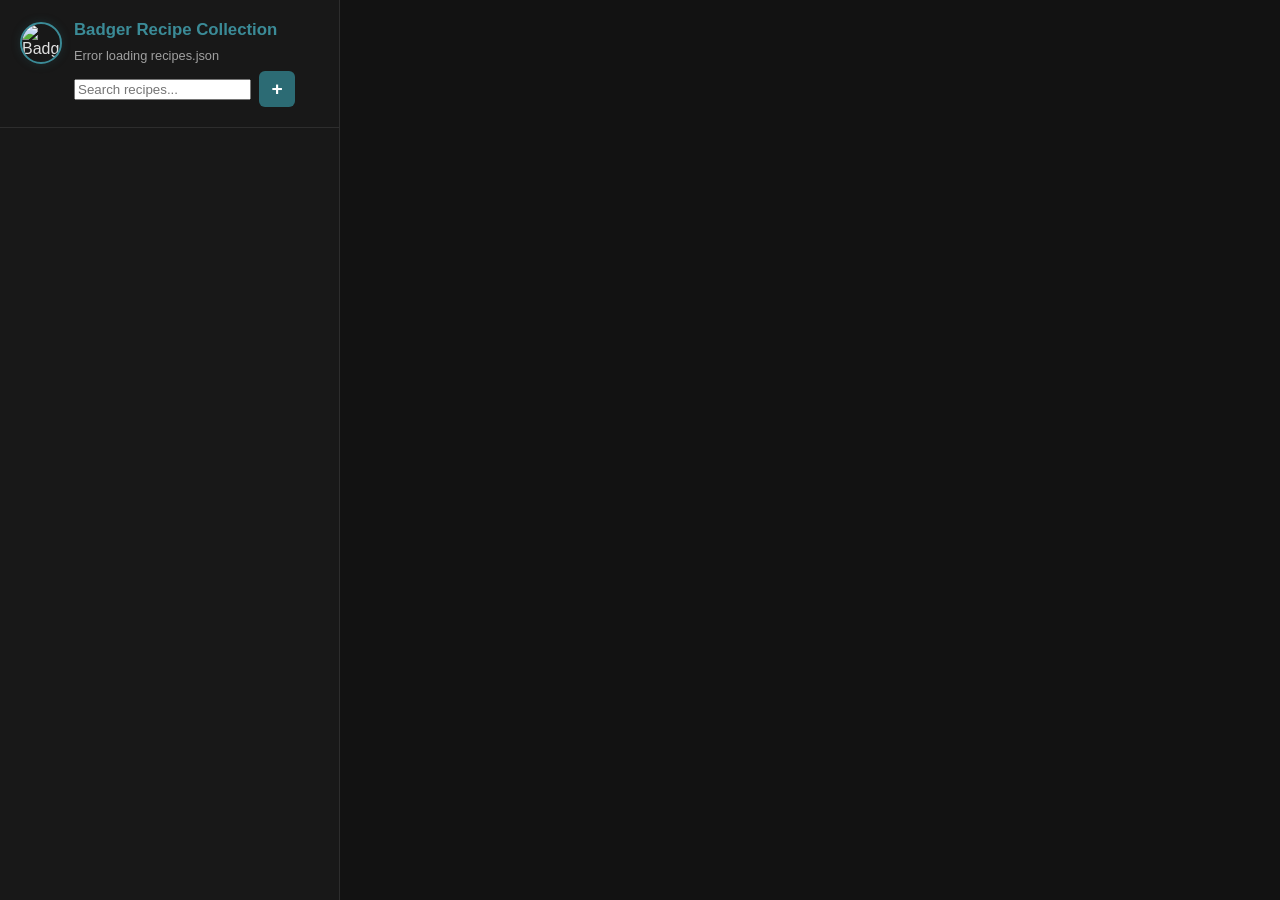
==== commit 9838211a: "Navigation fixes" ====
--- a/index.html
+++ b/index.html
@@ -16,7 +16,7 @@
         <h2>Badger Recipe Collection</h2>
         <span class="sidebar-count" id="sidebarCount">Loading recipes...</span>
         <div class="search-action-bar">
-          <input type="text" id="search-bar" placeholder="Search recipes..." aria-label="Search recipes">
+          <input type="text" id="searchInput" placeholder="Search recipes..." aria-label="Search recipes" oninput="filterRecipes()">
           <button id="add-recipe-btn" aria-label="Add recipe" onclick="openModal()">+</button>
         </div>
       </div>
@@ -26,11 +26,6 @@
 
   <!-- Main Content Workspace -->
   <main>
-    <header class="main-top-header">
-      <input type="text" id="searchInput" class="search-box" placeholder="Search title, ingredients, tags..." onkeyup="filterRecipes()">
-      <button class="btn-add-primary" onclick="openModal()">+ Add Recipe</button>
-    </header>
-
     <div class="content-body">
       <div class="recipe-list" id="recipeContainer"></div>
     </div>
--- a/styles.css
+++ b/styles.css
@@ -546,3 +546,65 @@
     padding: 14px 16px;
   }
 }
+
+/* Variants Interactive Container Styling */
+.variants-container {
+  margin: 1rem 0 1.5rem 0;
+  background: #161616;
+  border: 1px solid var(--border);
+  border-radius: 6px;
+  padding: 15px;
+}
+
+.variants-container h3 {
+  margin-top: 0 !important;
+  margin-bottom: 10px !important;
+  border-bottom: none !important;
+  font-size: 0.95rem !important;
+}
+
+.variants-chips-group {
+  display: flex;
+  flex-wrap: wrap;
+  gap: 8px;
+}
+
+.variant-chip {
+  display: inline-flex;
+  align-items: center;
+  gap: 6px;
+  background: #242424;
+  border: 1px solid var(--border);
+  padding: 6px 12px;
+  border-radius: 20px;
+  font-size: 0.85rem;
+  cursor: pointer;
+  user-select: none;
+  transition: all 0.2s;
+  color: var(--text);
+}
+
+.variant-chip:hover {
+  border-color: var(--canton-teal);
+  background: rgba(44, 107, 116, 0.1);
+}
+
+.variant-chip input[type="checkbox"] {
+  accent-color: var(--canton-teal);
+  cursor: pointer;
+}
+
+.variant-chip.base-chip {
+  background: rgba(44, 107, 116, 0.2);
+  border-color: var(--canton-teal);
+  color: var(--canton-light);
+}
+
+.variant-modifications-notes {
+  margin-top: 10px;
+  padding: 10px;
+  background: #1f1f1f;
+  border-left: 3px solid var(--canton-bright);
+  font-size: 0.85rem;
+  color: var(--text-muted);
+}
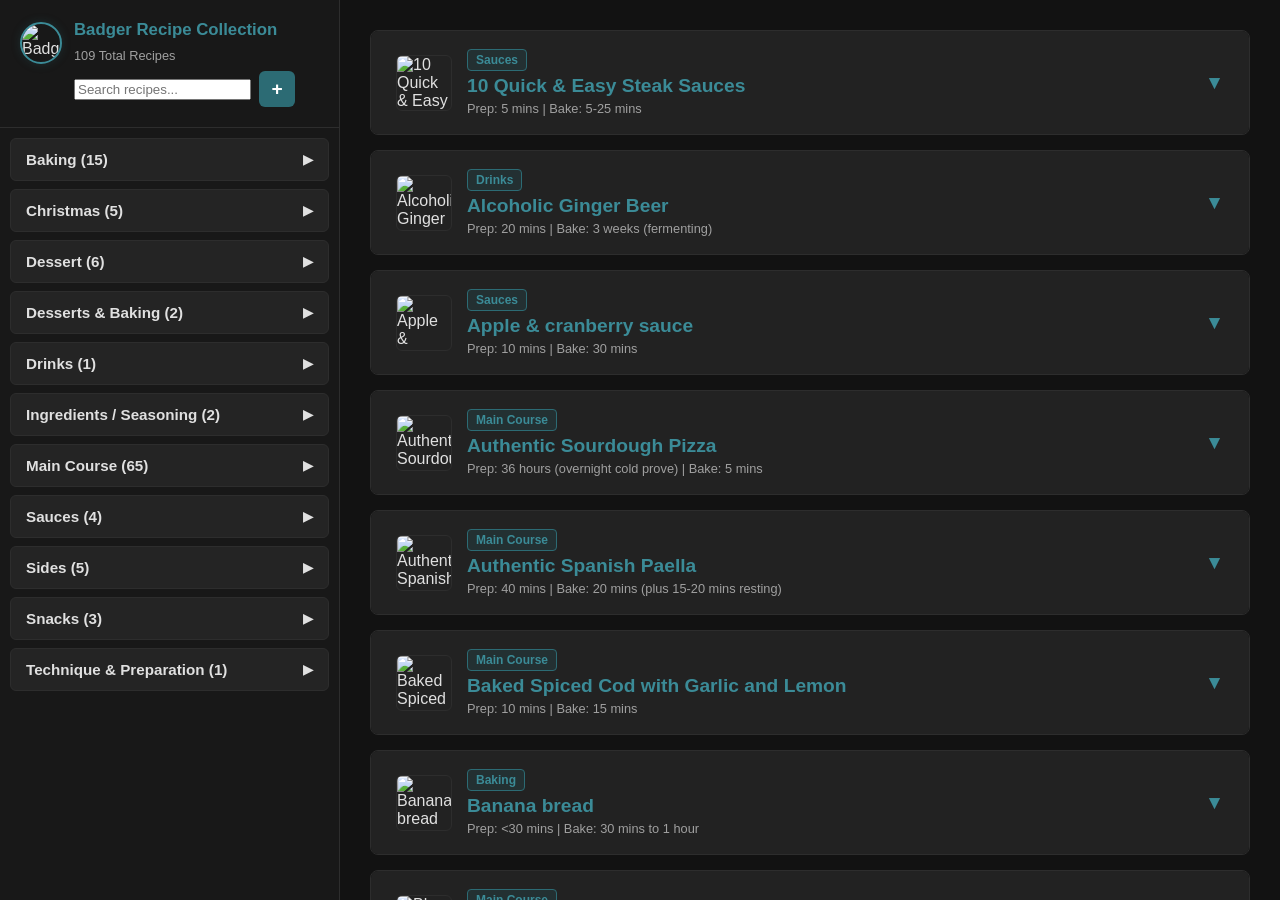
==== commit 387cf7db: "New recipe processing" ====
--- a/index.html
+++ b/index.html
@@ -47,6 +47,7 @@
         <option value="Soup">Soup</option>
         <option value="Snack / Pastry">Snack / Pastry</option>
       </select>
+      <input type="text" id="addImage" placeholder="Image URL (optional)">
       <input type="text" id="addKeywords" placeholder="Keywords (e.g. lemon, garlic, pasta)">
       <textarea id="addIngredients" rows="4" placeholder="Ingredients (one per line)"></textarea>
       <textarea id="addInstructions" rows="4" placeholder="Instructions (step by step)"></textarea>
--- a/styles.css
+++ b/styles.css
@@ -608,3 +608,17 @@
   font-size: 0.85rem;
   color: var(--text-muted);
 }
+
+/* Hide category accordion on portrait mobile screens */
+@media screen and (max-width: 768px) and (orientation: portrait) {
+  .nav-list {
+    display: none !important;
+  }
+}
+
+/* Show category accordion on landscape screens or larger devices */
+@media screen and (min-width: 769px), screen and (orientation: landscape) {
+  .nav-list {
+    display: block;
+  }
+}
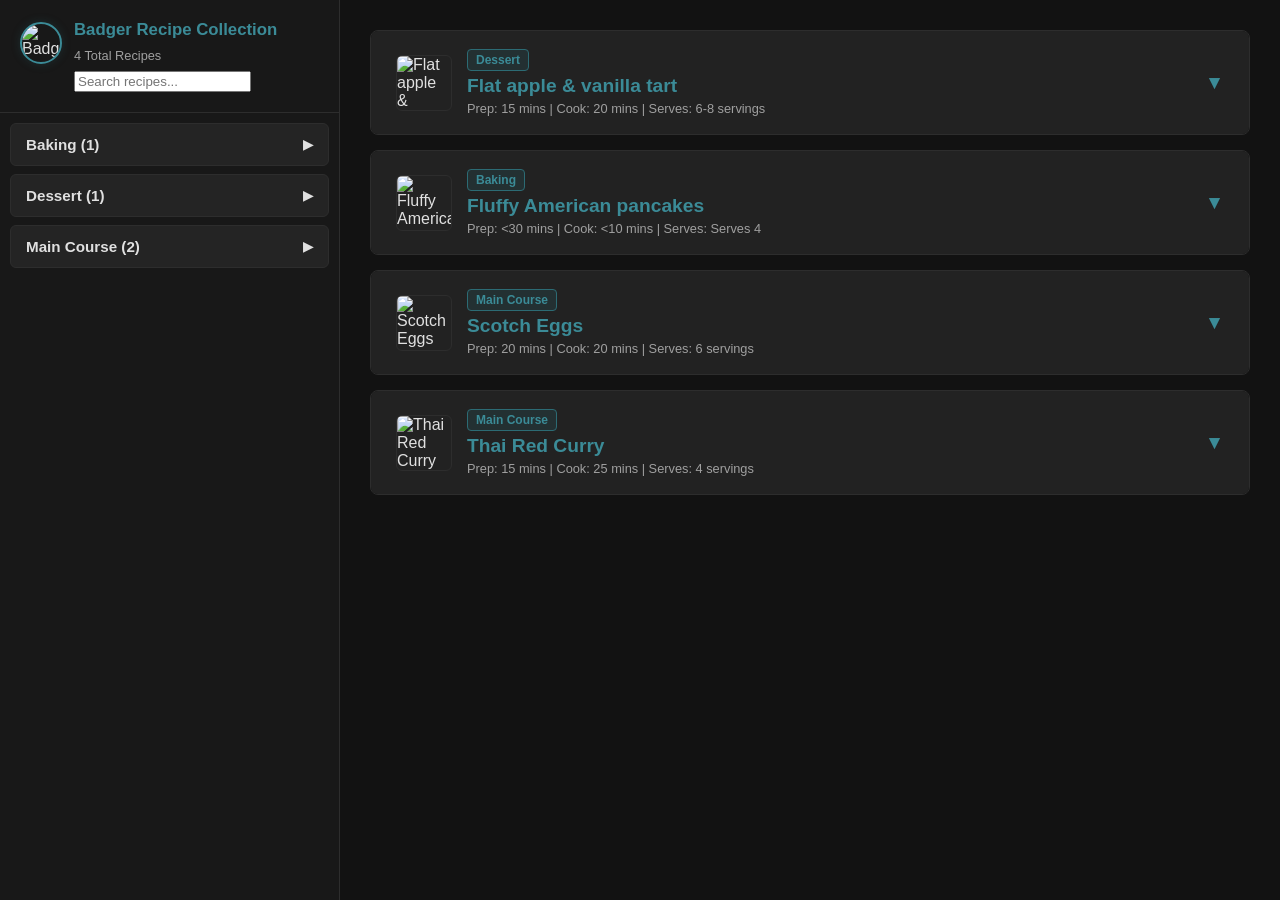
==== commit 11f424ac: "Back out add-recipe form, document agreed redesign - Remove the add-recipe modal, its JS and the iss" ====
--- a/index.html
+++ b/index.html
@@ -17,7 +17,6 @@
         <span class="sidebar-count" id="sidebarCount">Loading recipes...</span>
         <div class="search-action-bar">
           <input type="text" id="searchInput" placeholder="Search recipes..." aria-label="Search recipes" oninput="filterRecipes()">
-          <button id="add-recipe-btn" aria-label="Add recipe" onclick="openModal()">+</button>
         </div>
       </div>
     </div>
@@ -31,33 +30,6 @@
     </div>
   </main>
 
-  <!-- Add Recipe Modal -->
-  <div class="modal" id="addModal">
-    <div class="modal-content">
-      <h2>➕ Add New Recipe</h2>
-      <input type="text" id="addTitle" placeholder="Recipe Title">
-      <select id="addCategory">
-        <option value="Main Course">Main Course</option>
-        <option value="Bread">Bread</option>
-        <option value="Baking">Baking</option>
-        <option value="Dessert">Dessert</option>
-        <option value="Sauces & Condiments">Sauces & Condiments</option>
-        <option value="Breakfast">Breakfast</option>
-        <option value="Side Dish">Side Dish</option>
-        <option value="Soup">Soup</option>
-        <option value="Snack / Pastry">Snack / Pastry</option>
-      </select>
-      <input type="text" id="addImage" placeholder="Image URL (optional)">
-      <input type="text" id="addKeywords" placeholder="Keywords (e.g. lemon, garlic, pasta)">
-      <textarea id="addIngredients" rows="4" placeholder="Ingredients (one per line)"></textarea>
-      <textarea id="addInstructions" rows="4" placeholder="Instructions (step by step)"></textarea>
-      <div class="modal-actions">
-        <button class="btn-cancel" onclick="closeModal()">Cancel</button>
-        <button class="btn-add-primary" onclick="addNewRecipe()">Save Recipe</button>
-      </div>
-    </div>
-  </div>
-
   <script src="app.js"></script>
 </body>
 </html>
--- a/styles.css
+++ b/styles.css
@@ -589,7 +589,7 @@
   background: rgba(44, 107, 116, 0.1);
 }
 
-.variant-chip input[type="checkbox"] {
+.variant-chip input[type="radio"] {
   accent-color: var(--canton-teal);
   cursor: pointer;
 }
@@ -609,6 +609,29 @@
   color: var(--text-muted);
 }
 
+/* Component Sections */
+.component-section {
+  margin: 1.25rem 0;
+  padding: 14px 16px;
+  background: #181818;
+  border: 1px solid var(--border);
+  border-radius: 6px;
+}
+
+.component-title {
+  margin: 0 0 4px 0 !important;
+  color: var(--canton-light) !important;
+  font-size: 1.05rem !important;
+  border-bottom: none !important;
+}
+
+.component-description {
+  color: var(--text-muted);
+  font-size: 0.85rem;
+  margin: 0 0 12px 0;
+  font-style: italic;
+}
+
 /* Hide category accordion on portrait mobile screens */
 @media screen and (max-width: 768px) and (orientation: portrait) {
   .nav-list {
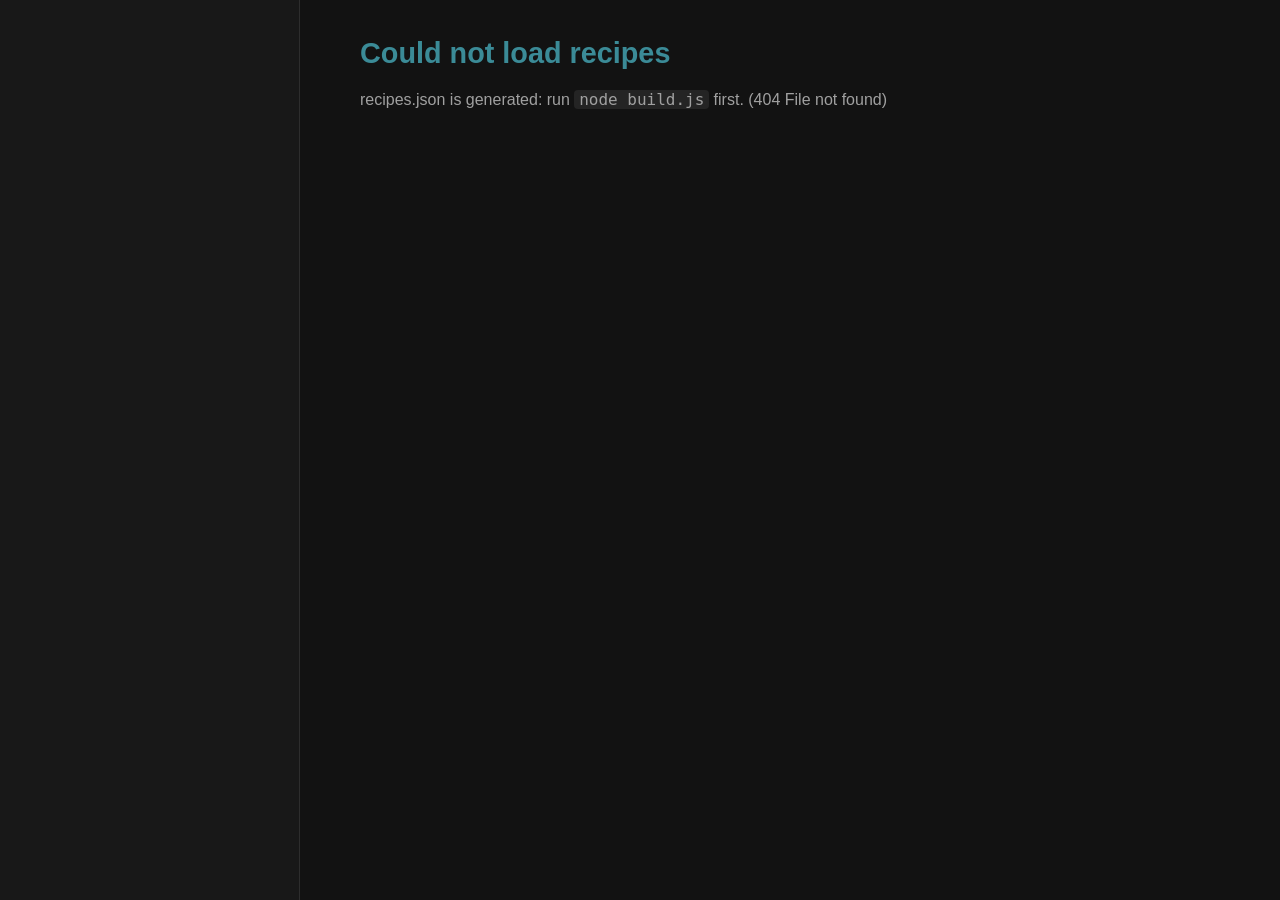
==== commit f5395be0: "Rewrite the site for the new model, with unit tests in CI - js/: vanilla ES modules (no build step)." ====
--- a/index.html
+++ b/index.html
@@ -3,33 +3,17 @@
 <head>
   <meta charset="UTF-8">
   <meta name="viewport" content="width=device-width, initial-scale=1.0">
-  <title>Badger recipe collection</title>
+  <meta name="theme-color" content="#121212">
+  <title>Badger recipes</title>
   <link rel="stylesheet" href="styles.css">
 </head>
 <body>
-
-  <!-- Left Navigation Accordion / Sidebar -->
-  <aside>
-    <div class="sidebar-header">
-      <img src="https://encrypted-tbn0.gstatic.com/images?q=tbn:ANd9GcTRQZI4IggFotmYhSMmAl55CSIkO2ac-aXnxtUlkXFDdeOqUmTkIJBl1KY&s=10" alt="Badger Face" class="badger-avatar">
-      <div class="sidebar-title-group">
-        <h2>Badger Recipe Collection</h2>
-        <span class="sidebar-count" id="sidebarCount">Loading recipes...</span>
-        <div class="search-action-bar">
-          <input type="text" id="searchInput" placeholder="Search recipes..." aria-label="Search recipes" oninput="filterRecipes()">
-        </div>
-      </div>
-    </div>
-    <div class="nav-list" id="navList"></div>
-  </aside>
-
-  <!-- Main Content Workspace -->
-  <main>
-    <div class="content-body">
-      <div class="recipe-list" id="recipeContainer"></div>
-    </div>
-  </main>
-
-  <script src="app.js"></script>
+  <header class="topbar">
+    <button id="browseToggle" class="browse-toggle" aria-controls="sidebar">Browse</button>
+    <a href="#/" class="brand"><img class="badger-avatar" src="assets/badger.jpg" alt="">Badger recipes</a>
+  </header>
+  <aside id="sidebar" class="sidebar" aria-label="Browse recipes"></aside>
+  <main id="main" class="main"></main>
+  <script type="module" src="js/main.js"></script>
 </body>
 </html>
--- a/styles.css
+++ b/styles.css
@@ -1,51 +1,103 @@
 :root {
-  --bg-dark: #121212;
-  --card-bg: #1e1e1e;
+  --bg: #121212;
+  --surface: #1e1e1e;
+  --surface-2: #242424;
   --sidebar-bg: #181818;
   --text: #e0e0e0;
-  --text-muted: #a0a0a0;
+  --muted: #a0a0a0;
   --border: #2d2d2d;
-  
-  /* Little Greene Canton Teal Palette */
+
+  /* Little Greene Canton teal */
   --canton-teal: #2C6B74;
   --canton-light: #3B8B97;
   --canton-bright: #43A0AD;
   --canton-glow: rgba(44, 107, 116, 0.25);
-}
-
-* { 
-  box-sizing: border-box; 
-}
+  --canton-tint: rgba(44, 107, 116, 0.15);
+
+  --radius: 8px;
+  --sidebar-w: 300px;
+}
+
+* { box-sizing: border-box; }
+
+html { -webkit-text-size-adjust: 100%; }
 
 body {
+  margin: 0;
   font-family: -apple-system, BlinkMacSystemFont, "Segoe UI", Roboto, Helvetica, Arial, sans-serif;
-  background-color: var(--bg-dark);
+  font-size: 16px;
+  line-height: 1.5;
+  background: var(--bg);
   color: var(--text);
-  margin: 0;
-  padding: 0;
-  display: flex;
-  height: 100vh;
-  overflow: hidden;
-}
-
-/* Left Navigation Sidebar */
-aside {
-  width: 340px;
-  background-color: var(--sidebar-bg);
+}
+
+a { color: var(--canton-bright); }
+a:hover { color: var(--canton-light); }
+h1, h2, h3 { line-height: 1.25; }
+h1 { color: var(--canton-light); font-size: 1.8rem; margin: 0.25rem 0 0.5rem; }
+h2 { font-size: 1.2rem; margin: 2rem 0 0.75rem; color: var(--canton-light); }
+h3 { font-size: 1rem; margin: 1.25rem 0 0.5rem; }
+button { font: inherit; color: inherit; cursor: pointer; }
+button:disabled { cursor: default; opacity: 0.4; }
+:focus-visible { outline: 2px solid var(--canton-bright); outline-offset: 2px; }
+.muted { color: var(--muted); }
+code { background: var(--surface-2); padding: 0 0.3em; border-radius: 4px; }
+
+/* ---------- Layout ---------- */
+
+.topbar { display: none; }
+
+.sidebar {
+  position: fixed;
+  inset: 0 auto 0 0;
+  width: var(--sidebar-w);
+  overflow-y: auto;
+  background: var(--sidebar-bg);
   border-right: 1px solid var(--border);
-  display: flex;
-  flex-direction: column;
-  flex-shrink: 0;
-}
-
-.sidebar-header {
-  padding: 20px;
-  border-bottom: 1px solid var(--border);
-  display: flex;
-  align-items: flex-start;
-  gap: 12px;
-}
-
+  padding: 1.25rem 1rem 2rem;
+}
+
+.main {
+  margin-left: var(--sidebar-w);
+  padding: 2rem clamp(1rem, 4vw, 3rem) 4rem;
+  min-height: 100vh;
+}
+.main > * { max-width: 860px; margin-left: auto; margin-right: auto; }
+
+@media (max-width: 800px) {
+  .topbar {
+    display: flex;
+    align-items: center;
+    gap: 0.75rem;
+    position: sticky;
+    top: 0;
+    z-index: 20;
+    padding: 0.5rem 1rem;
+    background: var(--sidebar-bg);
+    border-bottom: 1px solid var(--border);
+  }
+  .topbar .brand { font-weight: 600; color: var(--canton-light); text-decoration: none; gap: 0.5rem; }
+  .topbar .badger-avatar { width: 32px; height: 32px; }
+  .browse-toggle {
+    background: var(--canton-teal);
+    border: none;
+    border-radius: 6px;
+    padding: 0.45rem 0.9rem;
+    color: #fff;
+    font-weight: 600;
+  }
+  .sidebar { display: none; z-index: 10; top: 3.1rem; width: 100%; border-right: none; }
+  .browse-open .sidebar { display: block; }
+  .sidebar .brand { display: none; }
+  .main { margin-left: 0; padding-top: 1rem; }
+  h1 { font-size: 1.5rem; }
+}
+
+/* ---------- Sidebar ---------- */
+
+.sidebar-head { display: flex; flex-direction: column; gap: 0.75rem; margin-bottom: 1rem; }
+.sidebar .brand { font-size: 1.15rem; font-weight: 700; color: var(--canton-light); text-decoration: none; }
+.brand { display: flex; align-items: center; gap: 0.75rem; }
 .badger-avatar {
   width: 42px;
   height: 42px;
@@ -54,594 +106,229 @@
   border: 2px solid var(--canton-light);
   box-shadow: 0 0 10px var(--canton-glow);
   flex-shrink: 0;
-  margin-top: 2px;
-}
-
-.sidebar-title-group {
+}
+
+.search {
+  width: 100%;
+  background: var(--surface-2);
+  border: 1px solid var(--border);
+  border-radius: 6px;
+  color: var(--text);
+  padding: 0.6rem 0.75rem;
+  font-size: 16px; /* stops iOS zooming in */
+}
+.search:focus { border-color: var(--canton-teal); outline: none; }
+
+.courses { display: flex; flex-direction: column; gap: 2px; }
+.course {
+  display: flex;
+  justify-content: space-between;
+  background: none;
+  border: none;
+  border-radius: 6px;
+  padding: 0.5rem 0.75rem;
+  text-align: left;
+  color: var(--text);
+}
+.course:hover { background: var(--canton-tint); color: var(--canton-bright); }
+.course.active { background: var(--canton-teal); color: #fff; }
+.count { color: var(--muted); font-size: 0.85rem; }
+.course.active .count { color: #fff; }
+
+.sidebar-label { font-size: 0.8rem; text-transform: uppercase; letter-spacing: 0.05em; color: var(--muted); margin: 1.5rem 0 0.5rem; }
+
+.tags { display: flex; flex-wrap: wrap; gap: 0.4rem; }
+.tag {
+  background: var(--canton-tint);
+  border: 1px solid var(--canton-teal);
+  border-radius: 999px;
+  padding: 0.15rem 0.65rem;
+  font-size: 0.8rem;
+  color: var(--canton-bright);
+}
+.tag:hover, .tag.active { background: var(--canton-teal); color: #fff; }
+
+/* ---------- List ---------- */
+
+.list-view .muted { display: flex; gap: 1rem; align-items: baseline; }
+.link { background: none; border: none; padding: 0; color: var(--canton-bright); text-decoration: underline; }
+
+.cards {
+  list-style: none;
+  padding: 0;
+  display: grid;
+  grid-template-columns: repeat(auto-fill, minmax(220px, 1fr));
+  gap: 1rem;
+}
+.card {
   display: flex;
   flex-direction: column;
-  gap: 8px;
-  flex-grow: 1;
-}
-
-.sidebar-title-group h2 {
-  margin: 0;
-  color: var(--canton-light);
-  font-size: 1.05rem;
-  line-height: 1.2;
-}
-
-/* Search Action Bar under the title */
-.search-action-bar {
-  display: flex;
-  align-items: center;
-  gap: 8px;
-  width: 100%;
-}
-
-#search-bar {
-  flex: 1;
-  background: #242424;
-  border: 1px solid var(--border);
+  height: 100%;
+  background: var(--surface);
+  border: 1px solid var(--border);
+  border-radius: var(--radius);
+  overflow: hidden;
+  text-decoration: none;
   color: var(--text);
-  padding: 8px 12px;
-  font-size: 0.85rem;
-  border-radius: 6px;
-  outline: none;
-  transition: border-color 0.2s;
-}
-
-#search-bar:focus {
-  border-color: var(--canton-teal);
-}
-
-#add-recipe-btn {
-  background: var(--canton-teal);
-  color: #ffffff;
-  border: none;
-  width: 36px;
-  height: 36px;
-  font-size: 1.2rem;
-  font-weight: bold;
-  border-radius: 6px;
-  cursor: pointer;
-  display: flex;
-  align-items: center;
-  justify-content: center;
-  flex-shrink: 0;
-  transition: background 0.2s, transform 0.1s;
-}
-
-#add-recipe-btn:hover {
-  background: var(--canton-light);
-  transform: translateY(-1px);
-}
-
-.sidebar-count {
-  color: var(--text-muted);
-  font-size: 0.8rem;
-}
-
-.nav-list {
-  overflow-y: auto;
-  flex-grow: 1;
-  padding: 10px;
-}
-
-.category-group {
-  margin-bottom: 8px;
-}
-
-.category-btn {
-  width: 100%;
-  background: #242424;
-  color: var(--text);
-  border: 1px solid var(--border);
-  padding: 12px 15px;
-  text-align: left;
-  font-size: 0.95rem;
-  font-weight: 600;
-  border-radius: 6px;
-  cursor: pointer;
-  display: flex;
-  justify-content: space-between;
-  align-items: center;
-  transition: background 0.2s;
-}
-
-.category-btn:hover {
-  background: #2c2c2c;
-  color: var(--canton-light);
-}
-
-.category-btn .arrow {
-  transition: transform 0.2s;
-  font-size: 0.8rem;
-}
-
-.category-btn.open .arrow {
-  transform: rotate(90deg);
-}
-
-.category-recipes {
-  display: none;
-  list-style: none;
-  padding: 5px 0 5px 15px;
-  margin: 0;
-}
-
-.category-recipes li {
-  padding: 8px 10px;
-  font-size: 0.85rem;
-  color: var(--text-muted);
-  cursor: pointer;
-  border-radius: 4px;
-  transition: color 0.2s, background 0.2s;
-}
-
-.category-recipes li:hover {
-  color: var(--canton-light);
-  background: rgba(44, 107, 116, 0.15);
-}
-
-/* Main Workspace */
-main {
-  flex-grow: 1;
-  display: flex;
-  flex-direction: column;
-  overflow-y: auto;
-}
-
-.main-top-header {
-  padding: 20px 30px;
-  border-bottom: 1px solid var(--border);
-  display: flex;
-  align-items: center;
-  justify-content: space-between;
-  gap: 20px;
-  background: #151515;
-}
-
-.search-box {
-  flex-grow: 1;
-  max-width: 600px;
-  padding: 12px 20px;
-  font-size: 16px;
-  background: #242424;
-  color: var(--text);
-  border: 1px solid var(--border);
-  border-radius: 25px;
-  outline: none;
-  transition: border-color 0.2s;
-}
-
-.search-box:focus {
-  border-color: var(--canton-teal);
-}
-
-.btn-add-primary {
-  background: var(--canton-teal);
-  color: #ffffff;
-  border: none;
-  padding: 12px 22px;
-  font-size: 0.95rem;
-  font-weight: bold;
-  border-radius: 25px;
-  cursor: pointer;
-  transition: background 0.2s, transform 0.1s;
-  white-space: nowrap;
-}
-
-.btn-add-primary:hover {
-  background: var(--canton-light);
-  transform: translateY(-1px);
-}
-
-.content-body {
-  padding: 30px;
-  max-width: 1100px;
-  width: 100%;
-  margin: 0 auto;
-}
-
-.recipe-list {
-  display: flex;
-  flex-direction: column;
-  gap: 15px;
-}
-
-/* Recipe Cards */
-.recipe-card {
-  background: var(--card-bg);
-  border: 1px solid var(--border);
-  border-radius: 8px;
-  overflow: hidden;
-  transition: border-color 0.2s;
-}
-
-.recipe-card.open {
-  border-color: var(--canton-teal);
-  box-shadow: 0 0 15px var(--canton-glow);
-}
-
-.card-header {
-  padding: 18px 25px;
-  cursor: pointer;
-  display: flex;
-  justify-content: space-between;
-  align-items: center;
-  user-select: none;
-  background: #222222;
-  gap: 15px;
-}
-
-.card-header:hover {
-  background: #282828;
-}
-
-.header-left {
-  display: flex;
-  align-items: center;
-  gap: 15px;
-  flex-grow: 1;
-}
-
-.recipe-thumb {
-  width: 56px;
-  height: 56px;
-  border-radius: 6px;
-  object-fit: cover;
-  border: 1px solid var(--border);
-  flex-shrink: 0;
-}
-
-.title-group {
-  display: flex;
-  flex-direction: column;
-  gap: 4px;
-}
-
-.recipe-title {
-  color: var(--canton-light) !important;
-  margin: 0;
-  font-size: 1.2rem;
-  font-weight: 600;
-  transition: color 0.2s;
-}
-
-.card-header:hover .recipe-title {
-  color: var(--canton-bright) !important;
-}
-
-.card-meta {
-  font-size: 0.8rem;
-  color: var(--text-muted);
-}
-
-.tag-badge {
-  background: rgba(44, 107, 116, 0.2);
-  color: var(--canton-light);
-  border: 1px solid var(--canton-teal);
-  padding: 3px 8px;
-  border-radius: 4px;
-  font-size: 0.75rem;
-  font-weight: bold;
-  align-self: flex-start;
-}
-
-.expand-icon {
-  color: var(--canton-light);
-  font-size: 1.2rem;
-  transition: transform 0.2s;
-}
-
-.recipe-card.open .expand-icon {
-  transform: rotate(180deg);
-}
-
-.card-body {
-  display: none;
-  padding: 20px 25px;
-  border-top: 1px solid var(--border);
-  background: var(--card-bg);
-}
-
-.recipe-card.open .card-body {
-  display: block;
-}
-
-.card-body h3 {
-  color: var(--canton-light);
-  font-size: 1rem;
-  border-bottom: 1px solid var(--border);
-  padding-bottom: 6px;
-  margin-top: 20px;
-}
-
-.card-body h3:first-child {
-  margin-top: 0;
-}
-
-ul, ol {
-  padding-left: 20px;
-  line-height: 1.6;
-  font-size: 0.95rem;
-}
-
-li { 
-  margin-bottom: 6px; 
-}
-
-.notes-box {
-  background: #171717;
-  border-left: 3px solid var(--canton-teal);
-  padding: 12px 15px;
-  font-size: 0.85rem;
-  color: #cccccc;
-  margin-top: 20px;
-  white-space: pre-line;
-}
-
-/* Reference Guide Metadata Sections */
-.reference-meta-section {
-  margin: 1.25rem 0;
-  background: #161616;
-  border: 1px solid var(--border);
-  border-radius: 6px;
-  padding: 12px 18px;
-}
-
-.reference-meta-section h3 {
-  margin-top: 0 !important;
-  margin-bottom: 8px !important;
-  border-bottom: none !important;
-  font-size: 0.95rem !important;
-}
-
-.reference-meta-section ul {
-  margin: 0;
-  padding-left: 18px;
-}
-
-/* Modal Styling */
-.modal {
-  display: none;
-  position: fixed;
-  top: 0; left: 0; right: 0; bottom: 0;
-  background: rgba(0,0,0,0.8);
-  z-index: 1000;
-  align-items: center;
-  justify-content: center;
-  padding: 15px;
-}
-
-.modal.open { 
-  display: flex; 
-}
-
-.modal-content {
-  background: var(--card-bg);
-  border: 1px solid var(--border);
-  width: 100%;
-  max-width: 600px;
-  border-radius: 10px;
-  padding: 25px;
-  display: flex;
-  flex-direction: column;
-  gap: 12px;
-  max-height: 90vh;
-  overflow-y: auto;
-}
-
-.modal-content h2 {
-  margin-top: 0;
-  color: var(--canton-light);
-}
-
-.modal-content input, .modal-content textarea, .modal-content select {
-  width: 100%;
-  background: #242424;
-  border: 1px solid var(--border);
-  color: var(--text);
-  padding: 10px 12px;
-  border-radius: 6px;
-  font-family: inherit;
-}
-
-.modal-actions {
-  display: flex;
-  justify-content: flex-end;
-  gap: 10px;
-  margin-top: 10px;
-}
-
-.btn-cancel {
-  background: transparent;
-  color: var(--text-muted);
-  border: 1px solid var(--border);
-  padding: 8px 16px;
-  border-radius: 6px;
-  cursor: pointer;
-}
-
-.temperature-chart-container {
-  margin: 1.5rem 0;
-  overflow-x: auto;
-}
-
-.temp-table {
-  width: 100%;
-  border-collapse: collapse;
-  margin-top: 0.5rem;
-  font-size: 0.9rem;
-}
-
-.temp-table th,
-.temp-table td {
-  border: 1px solid var(--border);
-  padding: 8px 12px;
-  text-align: left;
-}
-
-.temp-table th {
-  background-color: #242424;
-  color: var(--canton-light);
-  font-weight: 600;
-}
-
-.tag-reference_guide {
-  background-color: rgba(44, 107, 116, 0.2);
-  color: var(--canton-light);
-  border: 1px solid var(--canton-teal);
-  padding: 3px 8px;
-  border-radius: 4px;
-  font-size: 0.75rem;
-  font-weight: bold;
-}
-
-/* ==========================================
-   Mobile Responsiveness Media Queries
-   ========================================== */
-@media (max-width: 768px) {
-  body {
-    flex-direction: column;
-    height: 100vh;
-    overflow: auto;
-  }
-
-  aside {
-    width: 100%;
-    height: auto;
-    max-height: 40vh;
-    border-right: none;
-    border-bottom: 1px solid var(--border);
-  }
-
-  main {
-    height: auto;
-    overflow-y: visible;
-  }
-
-  .main-top-header {
-    padding: 15px;
-    flex-direction: column;
-    gap: 10px;
-  }
-
-  .search-box {
-    max-width: 100%;
-    width: 100%;
-  }
-
-  .btn-add-primary {
-    width: 100%;
-    text-align: center;
-  }
-
-  .content-body {
-    padding: 15px;
-  }
-
-  .card-header {
-    padding: 14px 16px;
-  }
-}
-
-/* Variants Interactive Container Styling */
-.variants-container {
-  margin: 1rem 0 1.5rem 0;
-  background: #161616;
-  border: 1px solid var(--border);
-  border-radius: 6px;
-  padding: 15px;
-}
-
-.variants-container h3 {
-  margin-top: 0 !important;
-  margin-bottom: 10px !important;
-  border-bottom: none !important;
-  font-size: 0.95rem !important;
-}
-
-.variants-chips-group {
+  transition: border-color 0.15s, box-shadow 0.15s;
+}
+.card:hover { border-color: var(--canton-teal); box-shadow: 0 0 15px var(--canton-glow); color: var(--text); }
+.card img, .card-placeholder { width: 100%; aspect-ratio: 4 / 3; object-fit: cover; }
+.card-placeholder {
+  display: grid;
+  place-items: center;
+  font-size: 3rem;
+  font-weight: 700;
+  color: var(--canton-teal);
+  background: linear-gradient(135deg, #1a2a2c, var(--surface-2));
+}
+.card-body { padding: 0.75rem 1rem 1rem; display: flex; flex-direction: column; gap: 0.25rem; }
+.card-title { font-weight: 600; color: var(--canton-light); }
+.card-meta { font-size: 0.85rem; color: var(--muted); }
+
+.empty { color: var(--muted); }
+
+@media (max-width: 500px) {
+  .cards { grid-template-columns: 1fr 1fr; gap: 0.6rem; }
+  .card-body { padding: 0.5rem 0.6rem 0.7rem; }
+}
+
+/* ---------- Recipe ---------- */
+
+.back { display: inline-block; margin-bottom: 0.75rem; font-size: 0.9rem; text-decoration: none; }
+.hero { width: 100%; max-height: 420px; object-fit: cover; border-radius: var(--radius); margin-bottom: 1rem; }
+.meta { color: var(--muted); margin: 0 0 0.75rem; }
+.source { color: var(--muted); font-size: 0.9rem; margin: 0.75rem 0 0; }
+.recipe-header .tags { margin-top: 0.5rem; }
+
+.controls {
   display: flex;
   flex-wrap: wrap;
-  gap: 8px;
-}
-
-.variant-chip {
-  display: inline-flex;
   align-items: center;
-  gap: 6px;
-  background: #242424;
-  border: 1px solid var(--border);
-  padding: 6px 12px;
-  border-radius: 20px;
-  font-size: 0.85rem;
+  gap: 0.5rem 1rem;
+  margin: 1.5rem 0 1rem;
+  padding: 0.75rem 1rem;
+  background: var(--surface);
+  border: 1px solid var(--border);
+  border-radius: var(--radius);
+}
+.stepper { display: flex; align-items: center; gap: 0.5rem; }
+.stepper-label { font-weight: 600; margin-right: 0.25rem; }
+.stepper output { min-width: 3ch; text-align: center; font-size: 1.15rem; font-weight: 600; }
+.step-btn {
+  width: 2.5rem;
+  height: 2.5rem;
+  border-radius: 50%;
+  border: 1px solid var(--canton-teal);
+  background: var(--surface-2);
+  font-size: 1.25rem;
+  line-height: 1;
+}
+.step-btn:not(:disabled):hover { background: var(--canton-teal); }
+.reminder { flex-basis: 100%; margin: 0; font-size: 0.85rem; color: var(--muted); }
+
+.options { display: flex; flex-wrap: wrap; gap: 1rem; margin-bottom: 1rem; }
+.choice {
+  flex: 1 1 260px;
+  margin: 0;
+  border: 1px solid var(--border);
+  border-radius: var(--radius);
+  background: var(--surface);
+  padding: 0.5rem 1rem 0.75rem;
+}
+.choice legend { font-weight: 600; color: var(--canton-light); padding: 0 0.25rem; }
+.radio { display: flex; align-items: center; gap: 0.6rem; padding: 0.35rem 0; cursor: pointer; }
+input[type="radio"], input[type="checkbox"] { accent-color: var(--canton-light); width: 1.15rem; height: 1.15rem; margin: 0; flex-shrink: 0; }
+
+/* Tabs */
+.tabs { display: flex; border-bottom: 1px solid var(--border); margin-top: 1.5rem; }
+.tab {
+  background: none;
+  border: none;
+  border-bottom: 3px solid transparent;
+  padding: 0.6rem 1rem;
+  color: var(--muted);
+  font-weight: 600;
+}
+.tab.active { color: var(--canton-bright); border-bottom-color: var(--canton-light); }
+.panel { padding-top: 0.5rem; }
+
+/* Ingredient lines */
+.lines { list-style: none; padding: 0; margin: 0.25rem 0; }
+.line { padding: 0.35rem 0; border-bottom: 1px solid var(--border); }
+.line:last-child { border-bottom: none; }
+.line-heading { font-weight: 600; color: var(--canton-light); padding: 0.9rem 0 0.25rem; }
+.amount { font-weight: 600; }
+.note { color: var(--muted); }
+.badge {
+  margin-left: 0.5rem;
+  font-size: 0.7rem;
+  text-transform: uppercase;
+  letter-spacing: 0.04em;
+  color: var(--muted);
+  border: 1px solid var(--border);
+  border-radius: 4px;
+  padding: 0 0.3rem;
+}
+.np {
+  margin-left: 0.2rem;
+  border: 1px solid var(--canton-teal);
+  background: var(--canton-tint);
+  color: var(--canton-bright);
+  border-radius: 4px;
+  padding: 0 0.3rem;
+  font-size: 0.8rem;
+  line-height: 1.3;
+}
+.np-detail { display: none; font-size: 0.85rem; color: var(--muted); }
+.show-np .np-detail { display: block; }
+
+.group h3 { color: var(--canton-light); }
+.part-info { display: flex; flex-wrap: wrap; align-items: center; gap: 0.25rem 1rem; font-size: 0.9rem; color: var(--muted); margin-bottom: 0.25rem; }
+.part-need { margin: 0; flex-basis: 100%; }
+.toggle { display: inline-flex; align-items: center; gap: 0.4rem; cursor: pointer; color: var(--text); }
+.part-link { font-size: 0.9rem; }
+
+/* Shopping list */
+.shopping { list-style: none; padding: 0; margin: 0.5rem 0 1rem; }
+.shopping li { border-bottom: 1px solid var(--border); }
+.shopping label { display: flex; align-items: center; gap: 0.75rem; padding: 0.55rem 0; cursor: pointer; }
+.shopping input:not(:checked) ~ .shop-text { color: var(--muted); text-decoration: line-through; }
+.copy-row { display: flex; flex-wrap: wrap; align-items: center; gap: 0.75rem; }
+.primary {
+  background: var(--canton-teal);
+  border: none;
+  border-radius: 6px;
+  padding: 0.65rem 1.1rem;
+  color: #fff;
+  font-weight: 600;
+}
+.primary:hover { background: var(--canton-light); }
+.copy-status { font-size: 0.9rem; color: var(--muted); }
+.copy-fallback { display: block; width: 100%; margin-top: 0.5rem; background: var(--surface-2); color: var(--text); border: 1px solid var(--border); border-radius: 6px; padding: 0.5rem; font: inherit; }
+
+/* Method */
+.steps { padding-left: 1.75rem; margin: 0.5rem 0; }
+.steps > li { padding: 0.25rem 0 0.5rem 0.25rem; }
+.steps > li::marker { color: var(--canton-light); font-weight: 700; }
+.steps p { margin: 0 0 0.4rem; }
+.step-heading { color: var(--canton-light); }
+
+details.part {
+  border: 1px solid var(--canton-teal);
+  border-radius: var(--radius);
+  background: var(--surface);
+  margin: 0.4rem 0 0.6rem;
+}
+details.part > summary {
   cursor: pointer;
-  user-select: none;
-  transition: all 0.2s;
-  color: var(--text);
-}
-
-.variant-chip:hover {
-  border-color: var(--canton-teal);
-  background: rgba(44, 107, 116, 0.1);
-}
-
-.variant-chip input[type="radio"] {
-  accent-color: var(--canton-teal);
-  cursor: pointer;
-}
-
-.variant-chip.base-chip {
-  background: rgba(44, 107, 116, 0.2);
-  border-color: var(--canton-teal);
-  color: var(--canton-light);
-}
-
-.variant-modifications-notes {
-  margin-top: 10px;
-  padding: 10px;
-  background: #1f1f1f;
-  border-left: 3px solid var(--canton-bright);
-  font-size: 0.85rem;
-  color: var(--text-muted);
-}
-
-/* Component Sections */
-.component-section {
-  margin: 1.25rem 0;
-  padding: 14px 16px;
-  background: #181818;
-  border: 1px solid var(--border);
-  border-radius: 6px;
-}
-
-.component-title {
-  margin: 0 0 4px 0 !important;
-  color: var(--canton-light) !important;
-  font-size: 1.05rem !important;
-  border-bottom: none !important;
-}
-
-.component-description {
-  color: var(--text-muted);
-  font-size: 0.85rem;
-  margin: 0 0 12px 0;
-  font-style: italic;
-}
-
-/* Hide category accordion on portrait mobile screens */
-@media screen and (max-width: 768px) and (orientation: portrait) {
-  .nav-list {
-    display: none !important;
-  }
-}
-
-/* Show category accordion on landscape screens or larger devices */
-@media screen and (min-width: 769px), screen and (orientation: landscape) {
-  .nav-list {
-    display: block;
-  }
-}
+  padding: 0.6rem 0.9rem;
+  font-weight: 600;
+  color: var(--canton-bright);
+  list-style-position: inside;
+}
+details.part[open] > summary { border-bottom: 1px solid var(--border); }
+.part-body { padding: 0.5rem 0.9rem 0.75rem; }
+.part-body .steps { padding-left: 1.5rem; }
+.notes { color: var(--muted); font-size: 0.95rem; }
+.notes-section p { margin: 0 0 0.75rem; }
